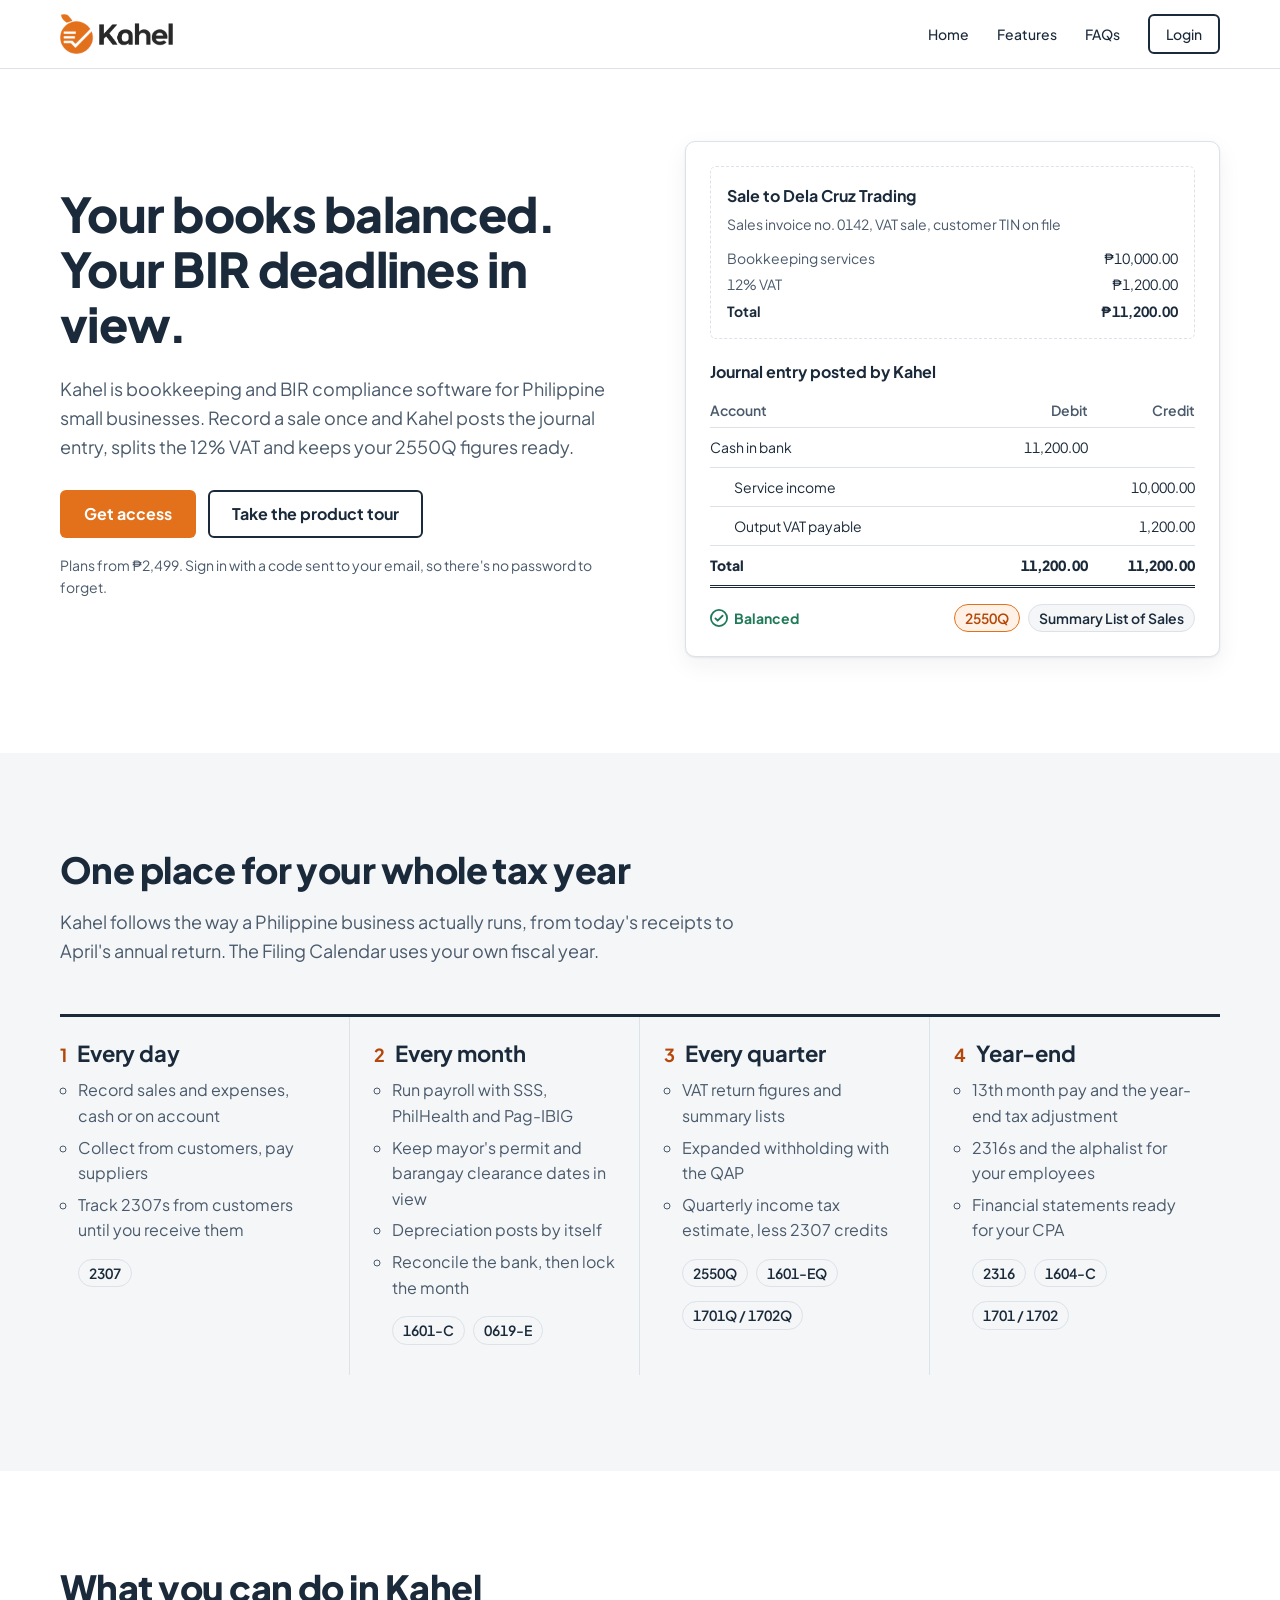
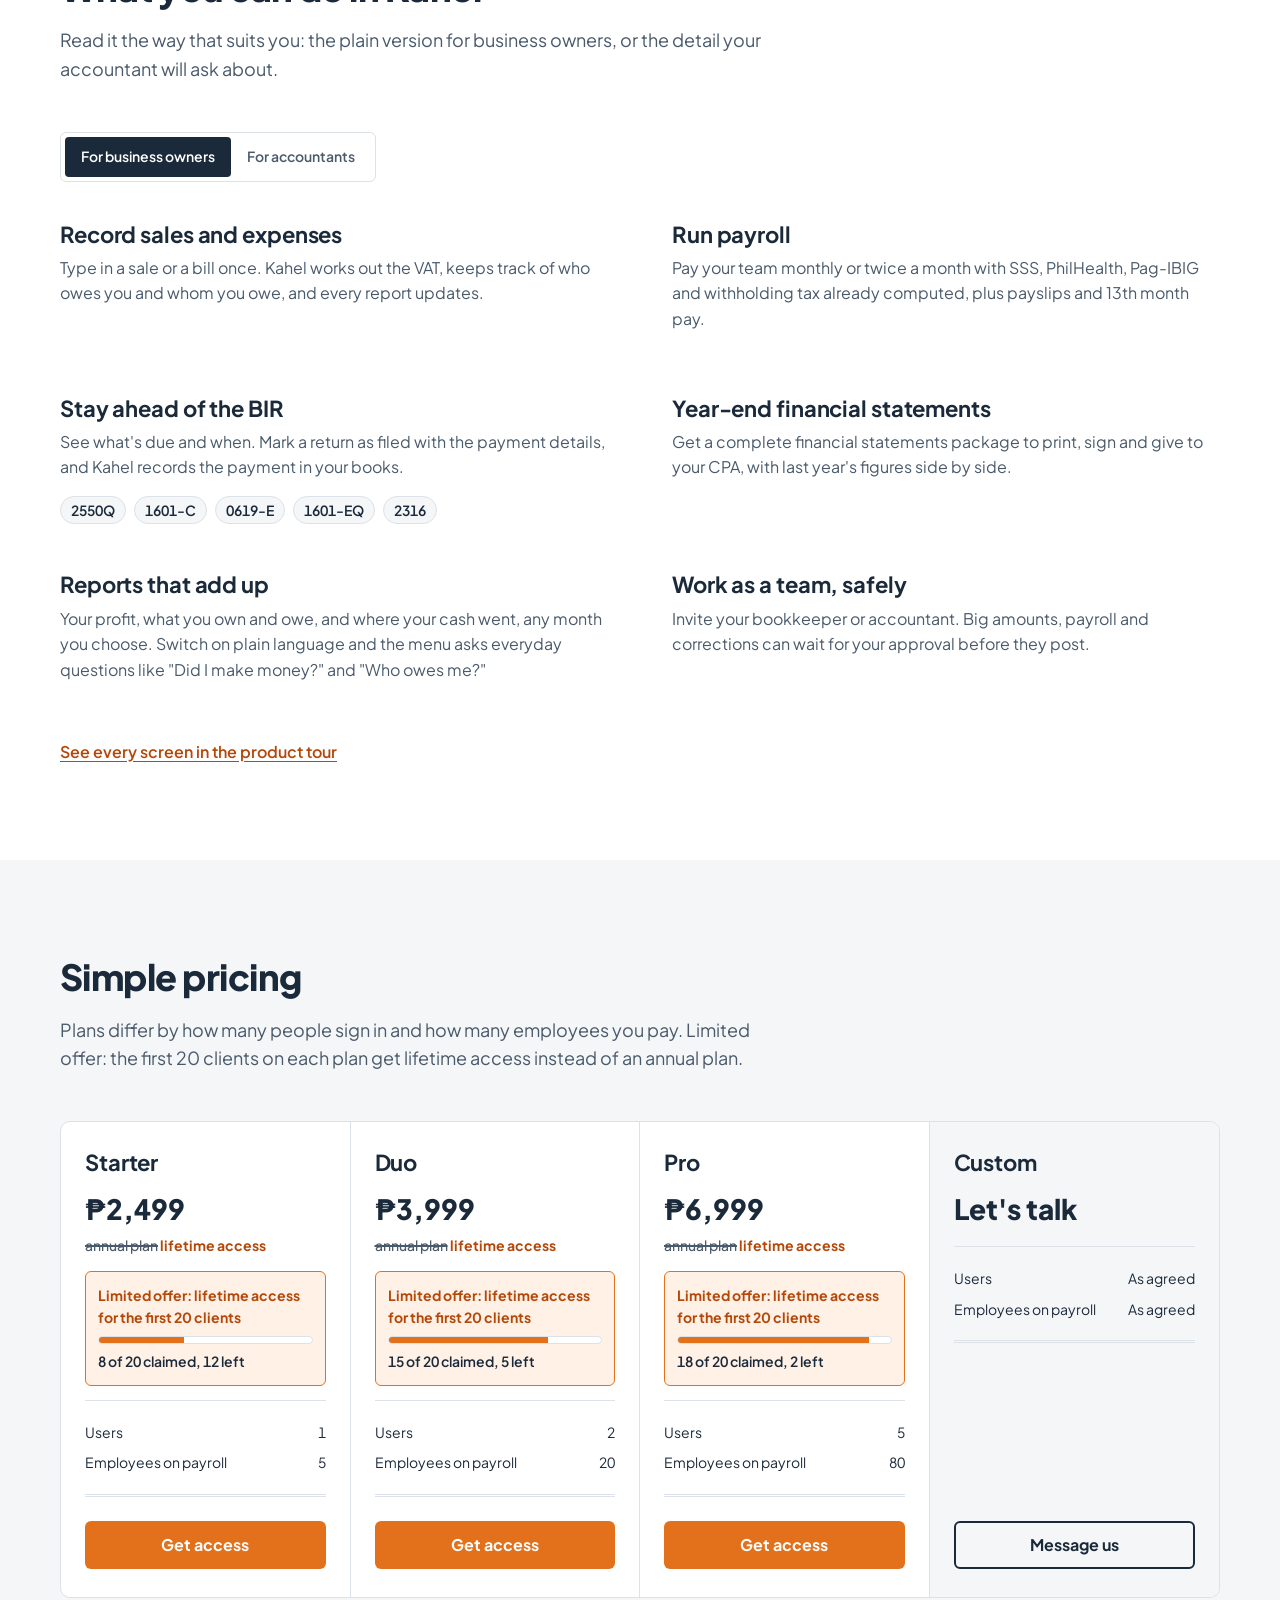
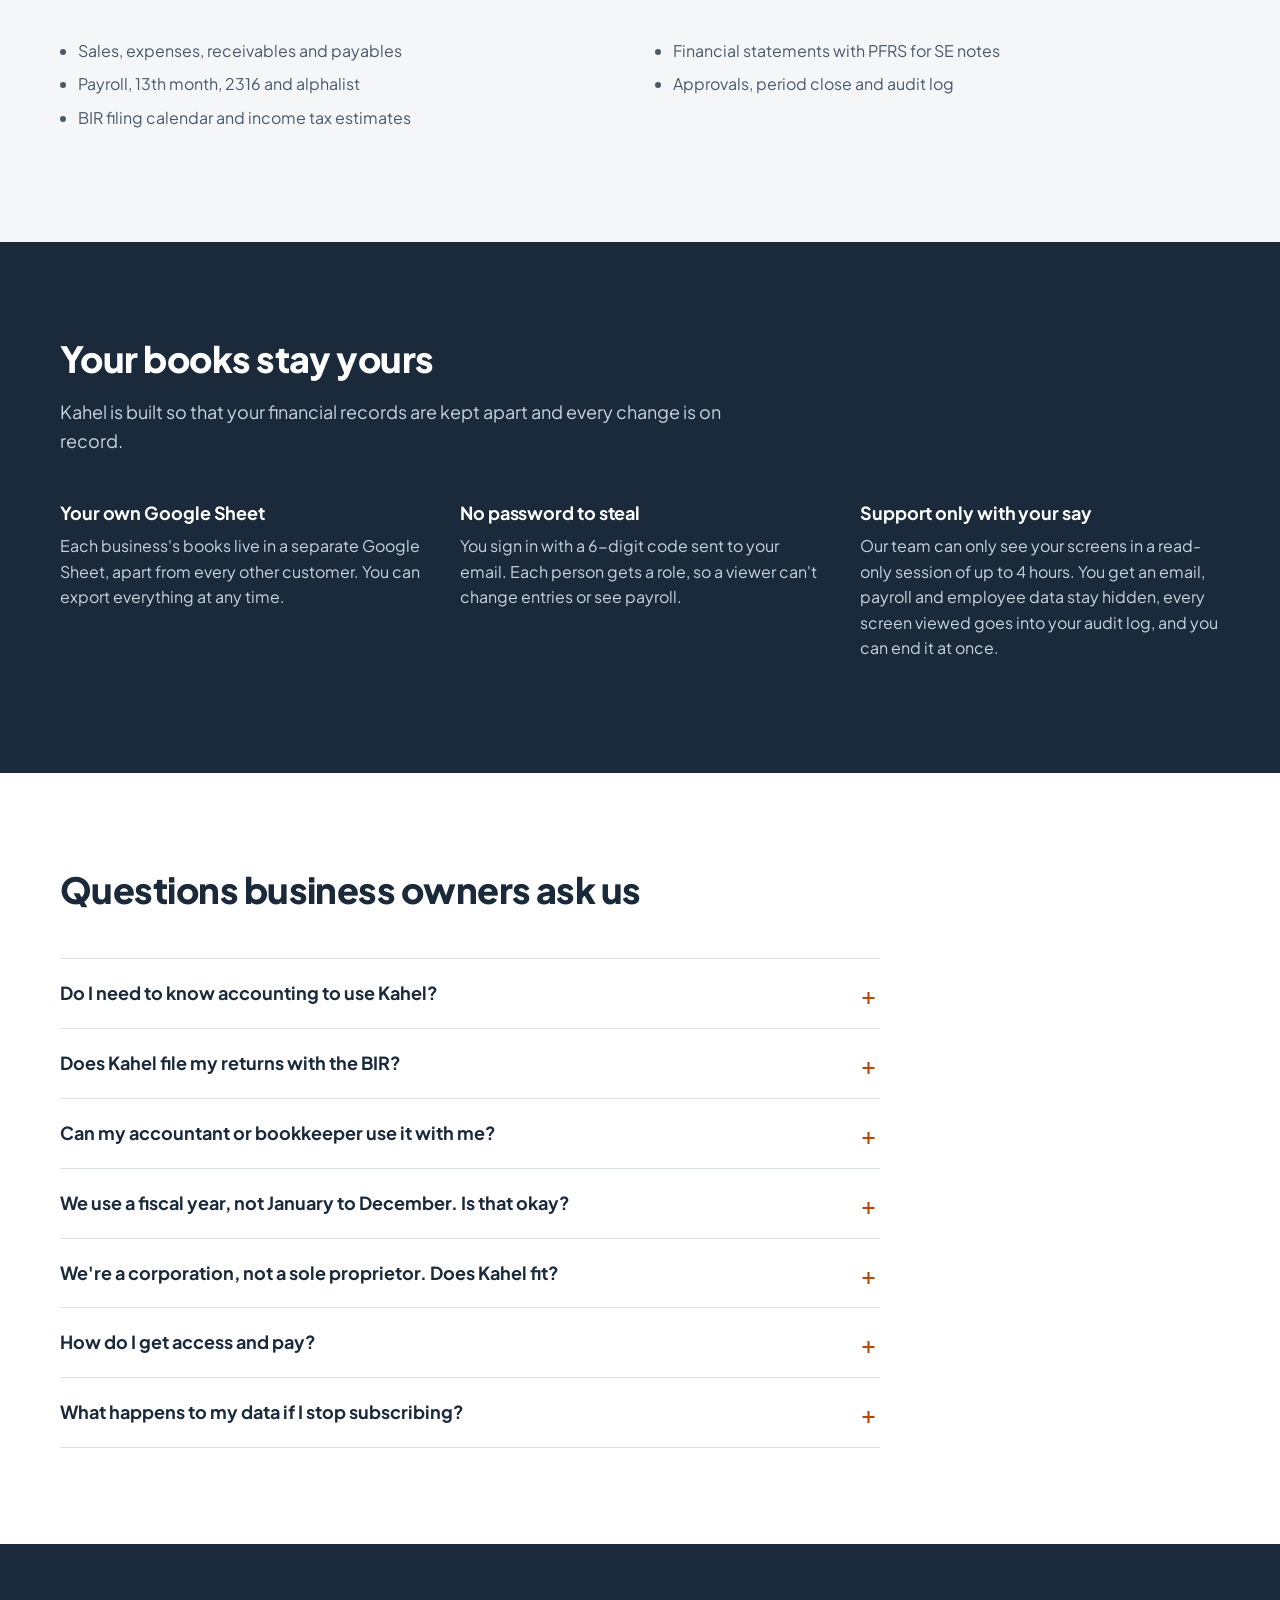
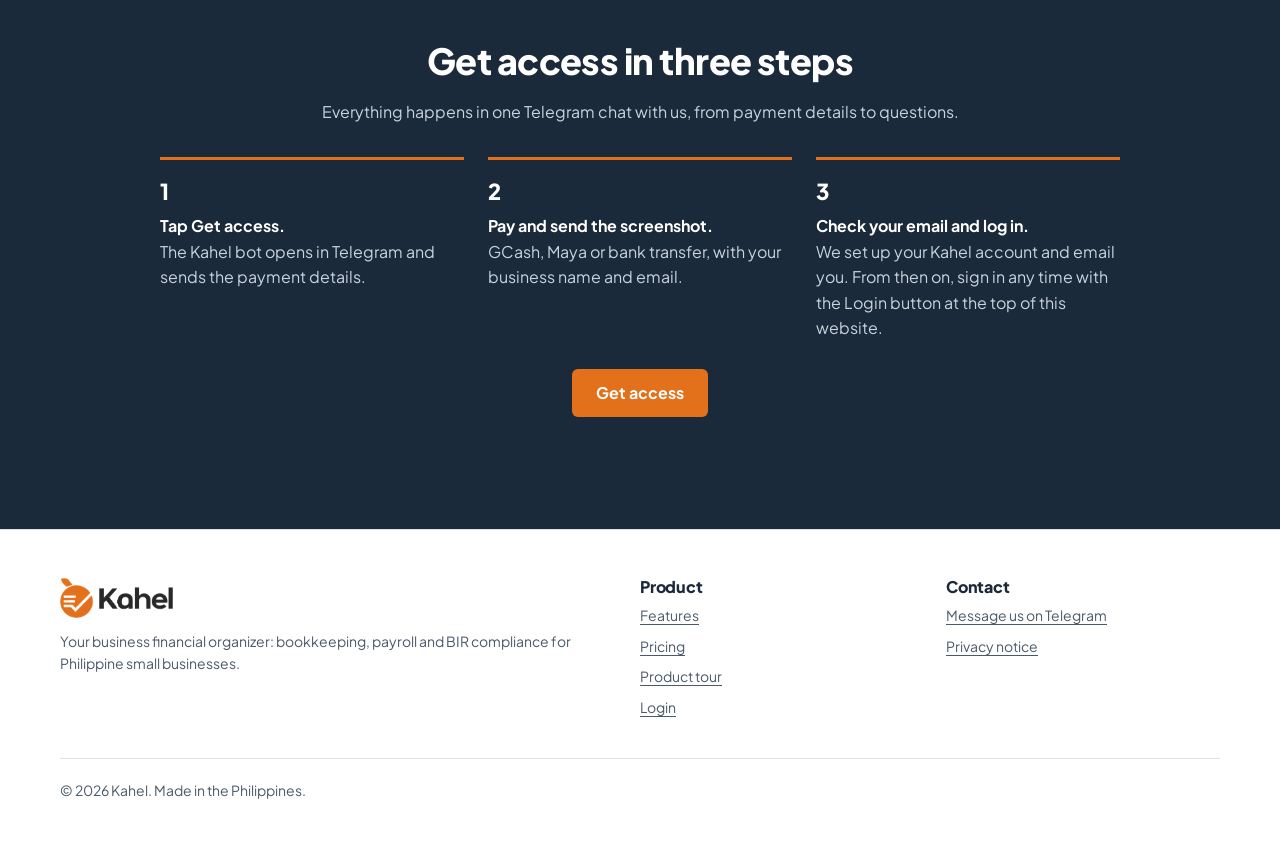
==== index.html @ 3df42cc4 "Add files via upload" ====
<!doctype html>
<html lang="en-PH">
<head>
  <meta charset="utf-8">
  <meta name="viewport" content="width=device-width, initial-scale=1">
  <title>Kahel: bookkeeping and BIR compliance for PH small businesses</title>
  <meta name="description" content="Record sales, expenses and payroll once. Kahel keeps balanced books, tracks your BIR deadlines and prepares your 2550Q, 2316 and year-end statements. Plans from ₱2,499.">
  <meta property="og:type" content="website">
  <meta property="og:title" content="Kahel: your books balanced, your BIR deadlines in view">
  <meta property="og:description" content="Bookkeeping, payroll and BIR compliance for Philippine small businesses. Plans from ₱2,499.">
  <meta name="twitter:card" content="summary_large_image">
  <meta name="theme-color" content="#E3711B">
  <link rel="icon" href="assets/img/favicon.png" type="image/png">
  <link rel="apple-touch-icon" href="assets/img/apple-touch-icon.png">
  <meta property="og:image" content="assets/img/og-image.jpg">
  <meta property="og:image:width" content="1200">
  <meta property="og:image:height" content="630">
  <link rel="preconnect" href="https://fonts.googleapis.com">
  <link rel="preconnect" href="https://fonts.gstatic.com" crossorigin>
  <link href="https://fonts.googleapis.com/css2?family=Plus+Jakarta+Sans:wght@400;500;600;700;800&display=swap" rel="stylesheet">
  <link rel="stylesheet" href="assets/css/styles.css">
  <script type="application/ld+json">
  {
    "@context": "https://schema.org",
    "@graph": [
      { "@type": "Organization", "name": "Kahel" },
      {
        "@type": "SoftwareApplication",
        "name": "Kahel",
        "applicationCategory": "BusinessApplication",
        "operatingSystem": "Web",
        "offers": [
          { "@type": "Offer", "name": "Starter", "price": "2499", "priceCurrency": "PHP" },
          { "@type": "Offer", "name": "Duo", "price": "3999", "priceCurrency": "PHP" },
          { "@type": "Offer", "name": "Pro", "price": "6999", "priceCurrency": "PHP" }
        ]
      }
    ]
  }
  </script>
</head>
<body>
<a class="skip" href="#main">Skip to content</a>

<header class="site-header">
  <div class="wrap">
    <a class="wordmark" href="index.html" aria-label="Kahel home"><img class="logo" src="assets/img/logo.png" alt="Kahel" width="102" height="36" onerror="this.replaceWith('Kahel')"></a>
    <button class="nav-toggle" type="button" aria-expanded="false" aria-controls="site-nav">Menu</button>
    <nav class="nav" id="site-nav" aria-label="Main">
      <a href="index.html">Home</a>
      <a href="index.html#features">Features</a>
      <a href="index.html#faq">FAQs</a>
      <a class="btn btn--secondary" href="#" data-signin>Login</a>
    </nav>
  </div>
</header>

<main id="main">

  <!-- Hero: a document becomes a balanced entry -->
  <section class="hero">
    <div class="wrap">
      <div>
        <h1>Your books balanced. Your BIR deadlines in view.</h1>
        <p class="hero-lede">Kahel is bookkeeping and BIR compliance software for Philippine small businesses. Record a sale once and Kahel posts the journal entry, splits the 12% VAT and keeps your 2550Q figures ready.</p>
        <div class="hero-actions">
          <a class="btn btn--primary" href="#" data-getaccess>Get access</a>
          <a class="btn btn--secondary" href="tour.html">Take the product tour</a>
        </div>
        <p class="hero-note">Plans from ₱2,499. Sign in with a code sent to your email, so there's no password to forget.</p>
      </div>

      <figure class="entry-demo" aria-label="Example: a VAT sale of ₱11,200 recorded as a balanced journal entry">
        <div class="doc">
          <p class="doc-title">Sale to Dela Cruz Trading</p>
          <p class="doc-meta">Sales invoice no. 0142, VAT sale, customer TIN on file</p>
          <dl class="doc-rows num">
            <dt>Bookkeeping services</dt><dd>₱10,000.00</dd>
            <dt>12% VAT</dt><dd>₱1,200.00</dd>
            <dt class="doc-total">Total</dt><dd class="doc-total">₱11,200.00</dd>
          </dl>
        </div>
        <table class="ledger num">
          <caption>Journal entry posted by Kahel</caption>
          <thead><tr><th scope="col">Account</th><th scope="col" class="amt">Debit</th><th scope="col" class="amt">Credit</th></tr></thead>
          <tbody>
            <tr class="line"><td>Cash in bank</td><td class="amt">11,200.00</td><td class="amt"></td></tr>
            <tr class="line"><td class="cr-acct">Service income</td><td class="amt"></td><td class="amt">10,000.00</td></tr>
            <tr class="line"><td class="cr-acct">Output VAT payable</td><td class="amt"></td><td class="amt">1,200.00</td></tr>
          </tbody>
          <tfoot><tr><td>Total</td><td class="amt">11,200.00</td><td class="amt">11,200.00</td></tr></tfoot>
        </table>
        <div class="entry-foot">
          <span class="balanced">
            <svg viewBox="0 0 20 20" aria-hidden="true"><circle cx="10" cy="10" r="9" fill="none" stroke="currentColor" stroke-width="2"/><path d="M6 10.5l2.5 2.5L14 7.5" fill="none" stroke="currentColor" stroke-width="2" stroke-linecap="round" stroke-linejoin="round"/></svg>
            Balanced
          </span>
          <ul class="chips" aria-label="Where this sale shows up">
            <li><span class="chip chip--lit">2550Q</span></li>
            <li><span class="chip">Summary List of Sales</span></li>
          </ul>
        </div>
      </figure>
    </div>
  </section>

  <!-- The year's rhythm: a real sequence -->
  <section class="section section--mist" aria-labelledby="rhythm-title">
    <div class="wrap">
      <div class="section-head">
        <h2 id="rhythm-title">One place for your whole tax year</h2>
        <p>Kahel follows the way a Philippine business actually runs, from today's receipts to April's annual return. The Filing Calendar uses your own fiscal year.</p>
      </div>
      <ol class="rhythm">
        <li>
          <h3>Every day</h3>
          <ul>
            <li>Record sales and expenses, cash or on account</li>
            <li>Collect from customers, pay suppliers</li>
            <li>Track 2307s from customers until you receive them</li>
          </ul>
          <ul class="chips"><li><span class="chip">2307</span></li></ul>
        </li>
        <li>
          <h3>Every month</h3>
          <ul>
            <li>Run payroll with SSS, PhilHealth and Pag-IBIG</li>
            <li>Keep mayor's permit and barangay clearance dates in view</li>
            <li>Depreciation posts by itself</li>
            <li>Reconcile the bank, then lock the month</li>
          </ul>
          <ul class="chips"><li><span class="chip">1601-C</span></li><li><span class="chip">0619-E</span></li></ul>
        </li>
        <li>
          <h3>Every quarter</h3>
          <ul>
            <li>VAT return figures and summary lists</li>
            <li>Expanded withholding with the QAP</li>
            <li>Quarterly income tax estimate, less 2307 credits</li>
          </ul>
          <ul class="chips"><li><span class="chip">2550Q</span></li><li><span class="chip">1601-EQ</span></li><li><span class="chip">1701Q / 1702Q</span></li></ul>
        </li>
        <li>
          <h3>Year-end</h3>
          <ul>
            <li>13th month pay and the year-end tax adjustment</li>
            <li>2316s and the alphalist for your employees</li>
            <li>Financial statements ready for your CPA</li>
          </ul>
          <ul class="chips"><li><span class="chip">2316</span></li><li><span class="chip">1604-C</span></li><li><span class="chip">1701 / 1702</span></li></ul>
        </li>
      </ol>
    </div>
  </section>

  <!-- Features with audience switch -->
  <section class="section" id="features" aria-labelledby="features-title">
    <div class="wrap">
      <div class="section-head">
        <h2 id="features-title">What you can do in Kahel</h2>
        <p>Read it the way that suits you: the plain version for business owners, or the detail your accountant will ask about.</p>
      </div>
      <div class="switch" role="group" aria-label="Show details for" data-switch="feature-list">
        <button type="button" value="owner" aria-pressed="true">For business owners</button>
        <button type="button" value="cpa" aria-pressed="false">For accountants</button>
      </div>

      <div class="features" id="feature-list" data-audience="owner">
        <div class="feature">
          <h3>Record sales and expenses</h3>
          <p class="for-owner">Type in a sale or a bill once. Kahel works out the VAT, keeps track of who owes you and whom you owe, and every report updates.</p>
          <p class="for-cpa">Compound lines with a VAT split per line, withholding received and deducted, multi-invoice settlements, and a customer and supplier directory with TINs for the BIR lists. Every document posts a balanced double-entry journal entry.</p>
        </div>
        <div class="feature">
          <h3>Run payroll</h3>
          <p class="for-owner">Pay your team monthly or twice a month with SSS, PhilHealth, Pag-IBIG and withholding tax already computed, plus payslips and 13th month pay.</p>
          <p class="for-cpa">Enrolment switches for employees not yet registered, payroll history per employee, 13th month with partial payments, year-end annualization (refund or collect), 2316 worksheets and the 1604-C alphalist CSV.</p>
        </div>
        <div class="feature">
          <h3>Stay ahead of the BIR</h3>
          <p class="for-owner">See what's due and when. Mark a return as filed with the payment details, and Kahel records the payment in your books.</p>
          <p class="for-cpa">Fiscal-year-aware BIR, SEC and statutory calendar; income tax estimates (graduated, 8%, RCIT/MCIT); 2307 tracking where only received certificates count as credits; BIR working papers #10 to #18 in CSV, XLSX and print.</p>
          <ul class="chips"><li><span class="chip">2550Q</span></li><li><span class="chip">1601-C</span></li><li><span class="chip">0619-E</span></li><li><span class="chip">1601-EQ</span></li><li><span class="chip">2316</span></li></ul>
        </div>
        <div class="feature">
          <h3>Year-end financial statements</h3>
          <p class="for-owner">Get a complete financial statements package to print, sign and give to your CPA, with last year's figures side by side.</p>
          <p class="for-cpa">Cover, SMR, four statements with prior-year comparatives, eight notes following PFRS for Small Entities and a tax note. Five automatic checks before it builds; export to PDF or a Google Doc shared with you.</p>
        </div>
        <div class="feature">
          <h3>Reports that add up</h3>
          <p class="for-owner">Your profit, what you own and owe, and where your cash went, any month you choose. Switch on plain language and the menu asks everyday questions like "Did I make money?" and "Who owes me?"</p>
          <p class="for-cpa">General ledger, trial balance, P&amp;L, balance sheet, cash flow, changes in equity and ratios, all computed from journal lines. Philippine chart of accounts with BIR and RCA codes; fixed assets, periodic inventory and bank reconciliation.</p>
        </div>
        <div class="feature">
          <h3>Work as a team, safely</h3>
          <p class="for-owner">Invite your bookkeeper or accountant. Big amounts, payroll and corrections can wait for your approval before they post.</p>
          <p class="for-cpa">Owner, Accountant, Bookkeeper and Viewer roles; approval workflows; voids only in open months with no filed return, otherwise a dated reversal; month-end period close; a full audit log of every action.</p>
        </div>
      </div>
      <p class="tour-link"><a href="tour.html">See every screen in the product tour</a></p>
    </div>
  </section>

  <!-- Pricing -->
  <section class="section section--mist" id="pricing" aria-labelledby="pricing-title">
    <div class="wrap">
      <div class="section-head">
        <h2 id="pricing-title">Simple pricing</h2>
        <p>Plans differ by how many people sign in and how many employees you pay. Limited offer: the first 20 clients on each plan get lifetime access instead of an annual plan.</p>
      </div>
      <div class="plans">
        <div class="plan" data-plan-card="starter">
          <h3>Starter</h3>
          <p class="price">₱2,499 <small><s data-annual>annual plan</s> <span data-term>lifetime access</span></small></p>
          <div class="offer" data-offer>
            <p class="offer-title">Limited offer: lifetime access for the first <span data-total>20</span> clients</p>
            <div class="meter" role="progressbar" aria-label="Starter lifetime slots claimed" aria-valuemin="0" aria-valuemax="20" aria-valuenow="8" data-meter><span style="width:40%"></span></div>
            <p class="offer-count num" data-offer-count>8 of 20 claimed, 12 left</p>
          </div>
          <ul class="limits"><li><span>Users</span><span>1</span></li><li><span>Employees on payroll</span><span>5</span></li></ul>
          <a class="btn btn--primary" href="#" data-getaccess data-plan="starter">Get access</a>
        </div>
        <div class="plan" data-plan-card="duo">
          <h3>Duo</h3>
          <p class="price">₱3,999 <small><s data-annual>annual plan</s> <span data-term>lifetime access</span></small></p>
          <div class="offer" data-offer>
            <p class="offer-title">Limited offer: lifetime access for the first <span data-total>20</span> clients</p>
            <div class="meter" role="progressbar" aria-label="Duo lifetime slots claimed" aria-valuemin="0" aria-valuemax="20" aria-valuenow="15" data-meter><span style="width:75%"></span></div>
            <p class="offer-count num" data-offer-count>15 of 20 claimed, 5 left</p>
          </div>
          <ul class="limits"><li><span>Users</span><span>2</span></li><li><span>Employees on payroll</span><span>20</span></li></ul>
          <a class="btn btn--primary" href="#" data-getaccess data-plan="duo">Get access</a>
        </div>
        <div class="plan" data-plan-card="pro">
          <h3>Pro</h3>
          <p class="price">₱6,999 <small><s data-annual>annual plan</s> <span data-term>lifetime access</span></small></p>
          <div class="offer" data-offer>
            <p class="offer-title">Limited offer: lifetime access for the first <span data-total>20</span> clients</p>
            <div class="meter" role="progressbar" aria-label="Pro lifetime slots claimed" aria-valuemin="0" aria-valuemax="20" aria-valuenow="18" data-meter><span style="width:90%"></span></div>
            <p class="offer-count num" data-offer-count>18 of 20 claimed, 2 left</p>
          </div>
          <ul class="limits"><li><span>Users</span><span>5</span></li><li><span>Employees on payroll</span><span>80</span></li></ul>
          <a class="btn btn--primary" href="#" data-getaccess data-plan="pro">Get access</a>
        </div>
        <div class="plan">
          <h3>Custom</h3>
          <p class="price">Let's talk</p>
          <ul class="limits"><li><span>Users</span><span>As agreed</span></li><li><span>Employees on payroll</span><span>As agreed</span></li></ul>
          <a class="btn btn--secondary" href="#" data-getaccess data-plan="custom">Message us</a>
        </div>
      </div>
      <ul class="includes">
        <li>Sales, expenses, receivables and payables</li>
        <li>Payroll, 13th month, 2316 and alphalist</li>
        <li>BIR filing calendar and income tax estimates</li>
        <li>Financial statements with PFRS for SE notes</li>
        <li>Approvals, period close and audit log</li>
      </ul>
    </div>
  </section>

  <!-- Data safety -->
  <section class="section section--ink" aria-labelledby="data-title">
    <div class="wrap">
      <div class="section-head">
        <h2 id="data-title">Your books stay yours</h2>
        <p>Kahel is built so that your financial records are kept apart and every change is on record.</p>
      </div>
      <div class="facts">
        <div>
          <h3>Your own Google Sheet</h3>
          <p>Each business's books live in a separate Google Sheet, apart from every other customer. You can export everything at any time.</p>
        </div>
        <div>
          <h3>No password to steal</h3>
          <p>You sign in with a 6-digit code sent to your email. Each person gets a role, so a viewer can't change entries or see payroll.</p>
        </div>
        <div>
          <h3>Support only with your say</h3>
          <p>Our team can only see your screens in a read-only session of up to 4 hours. You get an email, payroll and employee data stay hidden, every screen viewed goes into your audit log, and you can end it at once.</p>
        </div>
      </div>
    </div>
  </section>

  <!-- FAQ -->
  <section class="section" id="faq" aria-labelledby="faq-title">
    <div class="wrap">
      <div class="section-head"><h2 id="faq-title">Questions business owners ask us</h2></div>
      <div class="faq">
        <details>
          <summary>Do I need to know accounting to use Kahel?</summary>
          <p>No. You record what happened (a sale, a bill, a payment) and Kahel makes the journal entries. Plain-language mode swaps terms like "accounts receivable" for "money you're owed". Your accountant can still see the full detail.</p>
        </details>
        <details>
          <summary>Does Kahel file my returns with the BIR?</summary>
          <p>Kahel prepares the figures, worksheets and lists and tells you when each return is due. You or your accountant still file and pay through the BIR's own channels, then mark the return as filed in Kahel.</p>
        </details>
        <details>
          <summary>Can my accountant or bookkeeper use it with me?</summary>
          <p>Yes. Invite them by email and choose their role. Each person who signs in uses one user seat on your plan.</p>
        </details>
        <details>
          <summary>We use a fiscal year, not January to December. Is that okay?</summary>
          <p>Yes. Set your fiscal year during setup and the filing calendar, reports and financial statements follow it.</p>
        </details>
        <details>
          <summary>We're a corporation, not a sole proprietor. Does Kahel fit?</summary>
          <p>Kahel supports sole proprietorships, one-person corporations and corporations, VAT and non-VAT, service or retail and food. Income tax estimates cover graduated rates, the 8% option and corporate RCIT and MCIT.</p>
        </details>
        <details>
          <summary>How do I get access and pay?</summary>
          <p>Tap Get access and our Telegram bot sends the payment details right away. Pay by GCash, Maya or bank transfer, send the screenshot in the same chat, and we set up your account. You get an Acknowledgement Receipt by email, and annual plans get a reminder before each renewal.</p>
        </details>
        <details>
          <summary>What happens to my data if I stop subscribing?</summary>
          <p>The business owner and the accountant can still sign in to a "Your data" screen during a retention period and download all your records. We email notices 30, 7 and 1 day before anything is deleted.</p>
        </details>
      </div>
    </div>
  </section>

  <!-- Get access -->
  <section class="section section--ink cta-band" id="get-access" aria-labelledby="access-title">
    <div class="wrap">
      <h2 id="access-title">Get access in three steps</h2>
      <p>Everything happens in one Telegram chat with us, from payment details to questions.</p>
      <ol class="steps">
        <li><strong>Tap Get access.</strong> The Kahel bot opens in Telegram and sends the payment details.</li>
        <li><strong>Pay and send the screenshot.</strong> GCash, Maya or bank transfer, with your business name and email.</li>
        <li><strong>Check your email and log in.</strong> We set up your Kahel account and email you. From then on, sign in any time with the Login button at the top of this website.</li>
      </ol>
      <div class="hero-actions">
        <a class="btn btn--primary" href="#" data-getaccess>Get access</a>
      </div>
    </div>
  </section>

</main>

<footer class="site-footer">
  <div class="wrap">
    <div class="footer-grid">
      <div>
        <a class="wordmark" href="index.html" aria-label="Kahel home"><img class="logo" src="assets/img/logo.png" alt="Kahel" width="102" height="36" onerror="this.replaceWith('Kahel')"></a>
        <p>Your business financial organizer: bookkeeping, payroll and BIR compliance for Philippine small businesses.</p>
      </div>
      <div>
        <h2>Product</h2>
        <ul>
          <li><a href="index.html#features">Features</a></li>
          <li><a href="index.html#pricing">Pricing</a></li>
          <li><a href="tour.html">Product tour</a></li>
          <li><a href="#" data-signin>Login</a></li>
        </ul>
      </div>
      <div>
        <h2>Contact</h2>
        <ul>
          <li><a href="#" data-getaccess>Message us on Telegram</a></li>
          <li><a href="#" data-email></a></li>
          <li><a href="privacy.html">Privacy notice</a></li>
        </ul>
      </div>
    </div>
    <p class="footer-base">© <span data-year>2026</span> Kahel. Made in the Philippines.</p>
  </div>
</footer>

<script src="assets/js/site.js"></script>
</body>
</html>
---- assets/css/styles.css ----
/* =========================================================
   Kahel website — styles.css
   Order: tokens, base, layout, components, sections, utilities
   Brand tokens are PROVISIONAL until official assets arrive:
   change the values in :root only.
   ========================================================= */

:root {
  --kahel: #E3711B;          /* sampled from the official logo */
  --kahel-deep: #B54708;
  --kahel-tint: #FFF1E6;
  --ink: #1B2A3A;
  --ink-soft: #4A5A6B;
  --rule: #DCE2E8;
  --paper: #FFFFFF;
  --mist: #F4F6F8;
  --balanced: #1F7A58;
  --due: #B42318;

  --font: "Plus Jakarta Sans", system-ui, -apple-system, "Segoe UI", Roboto, sans-serif;
  --fs-sm: 0.875rem;
  --fs-base: 1rem;
  --fs-md: 1.125rem;
  --fs-lg: 1.375rem;
  --fs-xl: 1.75rem;
  --fs-2xl: 2.25rem;
  --fs-3xl: 3rem;

  --r-control: 6px;
  --r-panel: 10px;
  --lift: 0 1px 2px rgba(27, 42, 58, .08), 0 8px 24px rgba(27, 42, 58, .06);

  --wrap: 1160px;
  --gutter: 24px;
  --section: 96px;
}

@media (max-width: 760px) {
  :root { --fs-3xl: 2.25rem; --fs-2xl: 1.75rem; --section: 64px; --gutter: 20px; }
}

/* ---------- Base ---------- */
*, *::before, *::after { box-sizing: border-box; }
html { -webkit-text-size-adjust: 100%; scroll-behavior: smooth; }
body {
  margin: 0;
  font-family: var(--font);
  font-size: var(--fs-base);
  line-height: 1.6;
  color: var(--ink);
  background: var(--paper);
}
img, svg { display: block; max-width: 100%; height: auto; }
h1, h2, h3 { line-height: 1.15; margin: 0 0 .5em; font-weight: 800; letter-spacing: -0.015em; }
h1 { font-size: var(--fs-3xl); }
h2 { font-size: var(--fs-2xl); }
h3 { font-size: var(--fs-lg); font-weight: 700; letter-spacing: -0.005em; }
p { margin: 0 0 1em; max-width: 68ch; }
a { color: var(--kahel-deep); text-underline-offset: 3px; }
a:hover { color: var(--ink); }
:focus-visible { outline: 3px solid var(--kahel); outline-offset: 2px; border-radius: 2px; }
.num { font-variant-numeric: tabular-nums lining-nums; }

.skip {
  position: absolute; left: 12px; top: -48px; z-index: 50;
  background: var(--ink); color: var(--paper); padding: 10px 14px; border-radius: var(--r-control);
}
.skip:focus { top: 12px; }

/* ---------- Layout ---------- */
.wrap { width: 100%; max-width: calc(var(--wrap) + 2 * var(--gutter)); margin: 0 auto; padding: 0 var(--gutter); }
.section { padding: var(--section) 0; }
.section--mist { background: var(--mist); }
.section--ink { background: var(--ink); color: var(--paper); }
.section-head { max-width: 720px; margin-bottom: 48px; }
.section-head p { color: var(--ink-soft); font-size: var(--fs-md); }
.section--ink .section-head p { color: #C9D3DD; }

/* ---------- Header ---------- */
.site-header { border-bottom: 1px solid var(--rule); background: var(--paper); position: sticky; top: 0; z-index: 20; }
.site-header .wrap { display: flex; align-items: center; justify-content: space-between; height: 68px; gap: 24px; }
.wordmark { font-weight: 800; font-size: 1.5rem; color: var(--ink); text-decoration: none; letter-spacing: -0.03em; }
.wordmark:hover { color: var(--ink); }
.nav { display: flex; align-items: center; gap: 28px; }
.nav a { color: var(--ink); text-decoration: none; font-weight: 500; font-size: var(--fs-sm); }
.nav a:hover { color: var(--kahel-deep); }
.nav a[aria-current="page"] { color: var(--kahel-deep); }
.nav-toggle { display: none; }

@media (max-width: 900px) {
  .nav-toggle {
    display: inline-flex; align-items: center; gap: 8px;
    background: none; border: 1px solid var(--rule); border-radius: var(--r-control);
    padding: 8px 12px; font: inherit; font-weight: 600; color: var(--ink); cursor: pointer;
  }
  .nav {
    display: none; position: absolute; left: 0; right: 0; top: 68px;
    flex-direction: column; align-items: stretch; gap: 0;
    background: var(--paper); border-bottom: 1px solid var(--rule); box-shadow: var(--lift);
    padding: 8px var(--gutter) 20px;
  }
  .nav.is-open { display: flex; }
  .nav a { padding: 14px 0; font-size: var(--fs-base); border-bottom: 1px solid var(--rule); }
  .nav .btn { margin-top: 16px; border-bottom: 0; }
}

/* ---------- Buttons ---------- */
.btn {
  display: inline-flex; align-items: center; justify-content: center;
  min-height: 48px; padding: 0 22px; border-radius: var(--r-control);
  font: inherit; font-weight: 700; font-size: var(--fs-base);
  text-decoration: none; cursor: pointer; border: 2px solid transparent;
}
.btn--primary { background: var(--kahel); color: var(--paper); }
.btn--primary:hover { background: var(--kahel-deep); color: var(--paper); }
.btn--secondary { background: transparent; color: var(--ink); border-color: var(--ink); }
.btn--secondary:hover { background: var(--ink); color: var(--paper); }
.nav .btn { min-height: 40px; padding: 0 16px; font-size: var(--fs-sm); color: var(--paper); }
.btn[disabled] { opacity: .6; cursor: progress; }

/* ---------- Form chip ---------- */
.chip {
  display: inline-block; padding: 2px 10px; border-radius: 999px;
  background: var(--mist); border: 1px solid var(--rule);
  font-size: var(--fs-sm); font-weight: 600; color: var(--ink);
  font-variant-numeric: tabular-nums;
}
.chip--lit { border-color: var(--kahel); background: var(--kahel-tint); color: var(--kahel-deep); }
.chips { display: flex; flex-wrap: wrap; gap: 8px; margin: 0; padding: 0; list-style: none; }

/* ---------- Hero ---------- */
.hero { padding: 72px 0 var(--section); }
.hero .wrap { display: grid; grid-template-columns: 1.05fr 1fr; gap: 64px; align-items: center; }
.hero-lede { font-size: var(--fs-md); color: var(--ink-soft); }
.hero-actions { display: flex; flex-wrap: wrap; gap: 12px; margin: 28px 0 16px; }
.hero-note { font-size: var(--fs-sm); color: var(--ink-soft); }
@media (max-width: 900px) { .hero .wrap { grid-template-columns: 1fr; gap: 40px; } .hero { padding-top: 40px; } }

/* Signature: document becomes a balanced entry */
.entry-demo {
  background: var(--paper); border: 1px solid var(--rule); border-radius: var(--r-panel);
  box-shadow: var(--lift); padding: 24px; font-variant-numeric: tabular-nums lining-nums;
}
.doc { border: 1px dashed var(--rule); border-radius: var(--r-control); padding: 16px; margin-bottom: 20px; }
.doc-title { font-weight: 700; margin: 0 0 4px; }
.doc-meta { font-size: var(--fs-sm); color: var(--ink-soft); margin: 0 0 12px; }
.doc-rows { display: grid; grid-template-columns: 1fr auto; gap: 4px 16px; font-size: var(--fs-sm); margin: 0; }
.doc-rows dt { color: var(--ink-soft); }
.doc-rows dd { margin: 0; text-align: right; }
.doc-rows .doc-total { font-weight: 700; color: var(--ink); }

.ledger { width: 100%; border-collapse: collapse; font-size: var(--fs-sm); }
.ledger caption { text-align: left; font-weight: 700; padding-bottom: 8px; font-size: var(--fs-base); }
.ledger th { text-align: left; font-weight: 600; color: var(--ink-soft); border-bottom: 1px solid var(--rule); padding: 6px 0; }
.ledger td { padding: 8px 0; border-bottom: 1px solid var(--rule); }
.ledger .amt { text-align: right; width: 22%; }
.ledger .cr-acct { padding-left: 24px; }
.ledger tfoot td { font-weight: 800; border-bottom: 3px double var(--ink); border-top: 1px solid var(--ink); }
.entry-foot { display: flex; align-items: center; justify-content: space-between; gap: 12px; margin-top: 16px; flex-wrap: wrap; }
.balanced { display: inline-flex; align-items: center; gap: 6px; color: var(--balanced); font-weight: 700; font-size: var(--fs-sm); }
.balanced svg { width: 18px; height: 18px; }

@media (prefers-reduced-motion: no-preference) {
  .js .entry-demo .line { opacity: 0; transform: translateY(4px); animation: lineIn .35s ease-out forwards; }
  .js .entry-demo .line:nth-child(1) { animation-delay: .6s; }
  .js .entry-demo .line:nth-child(2) { animation-delay: .9s; }
  .js .entry-demo .line:nth-child(3) { animation-delay: 1.2s; }
  .js .entry-demo tfoot, .js .entry-demo .balanced { opacity: 0; animation: lineIn .35s ease-out 1.6s forwards; }
  .js .entry-demo .chip--lit { animation: chipLit .5s ease-out 2s both; }
  @keyframes lineIn { to { opacity: 1; transform: none; } }
  @keyframes chipLit {
    from { background: var(--mist); border-color: var(--rule); color: var(--ink); }
    to { background: var(--kahel-tint); border-color: var(--kahel); color: var(--kahel-deep); }
  }
}

/* ---------- The year's rhythm (a real sequence) ---------- */
.rhythm { display: grid; grid-template-columns: repeat(4, 1fr); gap: 0; margin: 0; padding: 0; list-style: none; counter-reset: step; border-top: 3px solid var(--ink); }
.rhythm > li { padding: 24px 24px 8px 0; border-right: 1px solid var(--rule); }
.rhythm > li + li { padding-left: 24px; }
.rhythm > li:last-child { border-right: 0; }
.rhythm h3 { display: flex; align-items: baseline; gap: 10px; }
.rhythm h3::before { counter-increment: step; content: counter(step); color: var(--kahel-deep); font-size: var(--fs-md); }
.rhythm ul { margin: 0 0 16px; padding-left: 18px; color: var(--ink-soft); }
.rhythm ul li { margin-bottom: 6px; }
@media (max-width: 900px) {
  .rhythm { grid-template-columns: 1fr 1fr; }
  .rhythm > li { border-right: 0; border-bottom: 1px solid var(--rule); padding-left: 0 !important; padding-right: 16px; }
}
@media (max-width: 560px) { .rhythm { grid-template-columns: 1fr; } }

/* ---------- Audience switch + features ---------- */
.switch { display: inline-flex; border: 1px solid var(--rule); border-radius: var(--r-control); padding: 4px; background: var(--paper); margin-bottom: 40px; }
.switch button {
  font: inherit; font-weight: 600; font-size: var(--fs-sm); border: 0; background: none; color: var(--ink-soft);
  padding: 8px 16px; border-radius: 4px; cursor: pointer; min-height: 40px;
}
.switch button[aria-pressed="true"] { background: var(--ink); color: var(--paper); }
.features { display: grid; grid-template-columns: 1fr 1fr; gap: 48px 64px; }
.feature h3 { margin-bottom: 8px; }
.feature p { color: var(--ink-soft); }
.feature .chips { margin-top: 12px; }
[data-audience="owner"] .for-cpa, [data-audience="cpa"] .for-owner { display: none; }
@media (max-width: 760px) { .features { grid-template-columns: 1fr; gap: 36px; } }

/* ---------- Pricing ---------- */
.plans { display: grid; grid-template-columns: repeat(4, 1fr); border: 1px solid var(--rule); border-radius: var(--r-panel); background: var(--paper); overflow: hidden; }
.plan { padding: 28px 24px; border-right: 1px solid var(--rule); display: flex; flex-direction: column; }
.plan:last-child { border-right: 0; background: var(--mist); }
.plan h3 { margin-bottom: 4px; }
.price { font-size: var(--fs-xl); font-weight: 800; margin: 8px 0 0; font-variant-numeric: tabular-nums lining-nums; }
.price small { font-size: var(--fs-sm); font-weight: 500; color: var(--ink-soft); }
.limits { list-style: none; padding: 16px 0; margin: 16px 0 24px; border-top: 1px solid var(--rule); border-bottom: 3px double var(--rule); font-size: var(--fs-sm); }
.limits li { display: flex; justify-content: space-between; padding: 4px 0; font-variant-numeric: tabular-nums; }
.plan .btn { margin-top: auto; }
.includes { margin-top: 40px; columns: 2; column-gap: 48px; padding-left: 18px; color: var(--ink-soft); }
.includes li { margin-bottom: 8px; break-inside: avoid; }
@media (max-width: 960px) { .plans { grid-template-columns: 1fr 1fr; } .plan:nth-child(2) { border-right: 0; } .plan:nth-child(-n+2) { border-bottom: 1px solid var(--rule); } }
@media (max-width: 560px) { .plans { grid-template-columns: 1fr; } .plan { border-right: 0; border-bottom: 1px solid var(--rule); } .includes { columns: 1; } }

/* ---------- Data safety ---------- */
.facts { display: grid; grid-template-columns: repeat(3, 1fr); gap: 40px; }
.facts h3 { font-size: var(--fs-md); }
.facts p { color: #C9D3DD; }
@media (max-width: 860px) { .facts { grid-template-columns: 1fr; gap: 28px; } }

/* ---------- FAQ ---------- */
.faq { max-width: 820px; border-top: 1px solid var(--rule); }
.faq details { border-bottom: 1px solid var(--rule); }
.faq summary {
  cursor: pointer; list-style: none; padding: 20px 40px 20px 0; position: relative;
  font-weight: 700; font-size: var(--fs-md);
}
.faq summary::-webkit-details-marker { display: none; }
.faq summary::after { content: "+"; position: absolute; right: 4px; top: 16px; font-size: 1.5rem; font-weight: 500; color: var(--kahel-deep); }
.faq details[open] summary::after { content: "–"; }
.faq details p { color: var(--ink-soft); padding-bottom: 12px; }

/* ---------- Lead form ---------- */
.signup { display: grid; grid-template-columns: 1fr 1.2fr; gap: 64px; align-items: start; }
@media (max-width: 900px) { .signup { grid-template-columns: 1fr; gap: 32px; } }
.form { background: var(--paper); border: 1px solid var(--rule); border-radius: var(--r-panel); padding: 28px; }
.form-grid { display: grid; grid-template-columns: 1fr 1fr; gap: 16px 20px; }
.field { display: flex; flex-direction: column; gap: 6px; }
.field--full { grid-column: 1 / -1; }
@media (max-width: 560px) { .form-grid { grid-template-columns: 1fr; } .form { padding: 20px; } }
.field label, .field legend { font-weight: 600; font-size: var(--fs-sm); }
.field input, .field select, .field textarea {
  font: inherit; color: var(--ink); background: var(--paper);
  border: 1px solid #B9C3CD; border-radius: var(--r-control); padding: 11px 12px; min-height: 46px; width: 100%;
}
.field textarea { min-height: 96px; resize: vertical; }
.field input:focus, .field select:focus, .field textarea:focus { outline: 3px solid var(--kahel); outline-offset: 0; border-color: var(--kahel); }
.field [aria-invalid="true"] { border-color: var(--due); }
.field-error { color: var(--due); font-size: var(--fs-sm); min-height: 0; margin: 0; }
.radios { display: flex; flex-wrap: wrap; gap: 8px 20px; border: 0; padding: 0; margin: 0; }
.radios label { display: inline-flex; align-items: center; gap: 8px; font-weight: 500; font-size: var(--fs-base); }
.radios input { width: 18px; height: 18px; min-height: 0; accent-color: var(--kahel); }
.consent { display: flex; gap: 10px; align-items: flex-start; font-size: var(--fs-sm); color: var(--ink-soft); }
.consent input { width: 18px; height: 18px; margin-top: 2px; flex: none; accent-color: var(--kahel); }
.hp { position: absolute !important; left: -9999px !important; width: 1px; height: 1px; overflow: hidden; }
.form-status { margin: 16px 0 0; font-weight: 600; }
.form-status.is-ok { color: var(--balanced); }
.form-status.is-error { color: var(--due); }
.form .btn { margin-top: 20px; width: 100%; }

/* ---------- CTA band ---------- */
.cta-band { text-align: center; }
.cta-band p { margin-left: auto; margin-right: auto; color: #C9D3DD; }
.cta-band .hero-actions { justify-content: center; }
.section--ink .btn--secondary { color: var(--paper); border-color: var(--paper); }
.section--ink .btn--secondary:hover { background: var(--paper); color: var(--ink); }

/* ---------- Prose pages ---------- */
.prose { max-width: 760px; }
.prose h2 { font-size: var(--fs-xl); margin-top: 40px; }
.prose ul { padding-left: 20px; }
.prose li { margin-bottom: 6px; }
.notice { background: var(--kahel-tint); border-left: 4px solid var(--kahel); padding: 14px 16px; border-radius: 4px; margin: 0 0 24px; }

/* ---------- Two-column list (accountants) ---------- */
.split { display: grid; grid-template-columns: 1fr 1fr; gap: 48px 64px; }
.split p { color: var(--ink-soft); }
@media (max-width: 760px) { .split { grid-template-columns: 1fr; gap: 32px; } }
.checks { counter-reset: chk; list-style: none; padding: 0; margin: 0; border-top: 3px solid var(--ink); }
.checks li { padding: 14px 0 14px 40px; border-bottom: 1px solid var(--rule); position: relative; }
.checks li::before { counter-increment: chk; content: counter(chk); position: absolute; left: 0; top: 14px; font-weight: 800; color: var(--kahel-deep); }

/* ---------- Footer ---------- */
.site-footer { border-top: 1px solid var(--rule); padding: 48px 0 32px; font-size: var(--fs-sm); color: var(--ink-soft); }
.footer-grid { display: grid; grid-template-columns: 2fr 1fr 1fr; gap: 32px; }
.site-footer h2 { font-size: var(--fs-base); color: var(--ink); }
.site-footer ul { list-style: none; padding: 0; margin: 0; }
.site-footer li { margin-bottom: 8px; }
.site-footer a { color: var(--ink-soft); }
.site-footer a:hover { color: var(--kahel-deep); }
.footer-base { margin-top: 32px; padding-top: 20px; border-top: 1px solid var(--rule); }
@media (max-width: 760px) { .footer-grid { grid-template-columns: 1fr 1fr; } .footer-grid > div:first-child { grid-column: 1 / -1; } }

[hidden] { display: none !important; }

.hero-solo { display: block !important; }

/* Mobile fit for the hero entry */
.entry-demo { margin: 0; }
.ledger .amt { padding-left: 12px; white-space: nowrap; }
@media (max-width: 560px) {
  .entry-demo { padding: 16px; }
  .doc { padding: 12px; }
  .ledger { font-size: 0.8125rem; }
  .ledger .cr-acct { padding-left: 12px; }
}
.footer-base { max-width: none; }
.site-footer .wordmark { color: var(--ink); }
fieldset.field { border: 0; padding: 0; margin: 0; min-width: 0; }
section[id] { scroll-margin-top: 76px; }

/* Logo: shown at a fixed height, width follows the file's shape */
.logo { height: 40px; width: auto; max-width: 180px; object-fit: contain; }
.site-footer .logo { height: 40px; margin-bottom: 12px; }
@media (max-width: 560px) { .logo { height: 34px; } }

/* ---------- Header Login button ---------- */
.nav .btn--secondary { color: var(--ink); }
.nav .btn--secondary:hover { color: var(--paper); }

/* ---------- Pro lifetime offer ---------- */
.offer { margin-top: 14px; padding: 12px; background: var(--kahel-tint); border: 1px solid var(--kahel); border-radius: var(--r-control); }
.offer-title { margin: 0 0 8px; font-size: var(--fs-sm); font-weight: 700; color: var(--kahel-deep); }
.meter { height: 8px; background: var(--paper); border-radius: 999px; overflow: hidden; border: 1px solid var(--rule); }
.meter span { display: block; height: 100%; background: var(--kahel); }
.offer-count { margin: 6px 0 0; font-size: var(--fs-sm); font-weight: 600; }
.plan .limits { margin-top: 14px; }

/* ---------- Get access steps (a real sequence) ---------- */
.steps { list-style: none; counter-reset: s; padding: 0; margin: 32px auto 8px; max-width: 960px; display: grid; grid-template-columns: repeat(3, 1fr); gap: 24px; text-align: left; }
.steps li { counter-increment: s; border-top: 3px solid var(--kahel); padding-top: 14px; color: #C9D3DD; }
.steps li::before { content: counter(s); display: block; font-weight: 800; font-size: var(--fs-lg); color: var(--paper); margin-bottom: 4px; }
.steps strong { color: var(--paper); display: block; }
@media (max-width: 760px) { .steps { grid-template-columns: 1fr; } }

/* ---------- Product tour ---------- */
.tour-hero { padding-bottom: 48px; }
.tour-nav { margin-top: 24px; }
.tour-nav .chip { text-decoration: none; padding: 6px 14px; }
.tour-nav .chip:hover { border-color: var(--kahel); color: var(--kahel-deep); }
.tour-item { padding: 40px 0; border-top: 1px solid var(--rule); }
.tour-item:first-of-type { border-top: 0; padding-top: 16px; }
.tour-text { max-width: 720px; margin-bottom: 20px; }
.tour-text h3 { margin-bottom: 8px; }
.tour-text p { color: var(--ink-soft); margin-bottom: 10px; }
.shot { margin: 0; padding: 16px; background: var(--paper); border: 1px solid var(--rule); border-radius: var(--r-panel); box-shadow: var(--lift); }
.section:not(.section--mist) .shot { background: var(--mist); }
.shot a { display: block; cursor: zoom-in; }
.shot img { display: block; width: 100%; height: auto; margin: 0 auto; border: 1px solid var(--rule); border-radius: 6px; background: var(--paper); }
.tour-link { margin: 40px 0 0; font-weight: 600; }
@media (max-width: 760px) {
  .shot { padding: 8px; }
  .shot::after { content: "Tap to enlarge"; display: block; text-align: center; font-size: var(--fs-sm); color: var(--ink-soft); margin-top: 6px; }
}

/* Struck-through annual plan next to the lifetime offer */
.price s { color: var(--ink-soft); text-decoration-thickness: 1.5px; }
.price [data-term] { color: var(--kahel-deep); font-weight: 700; }
.price small { display: block; margin-top: 2px; font-size: var(--fs-sm); }
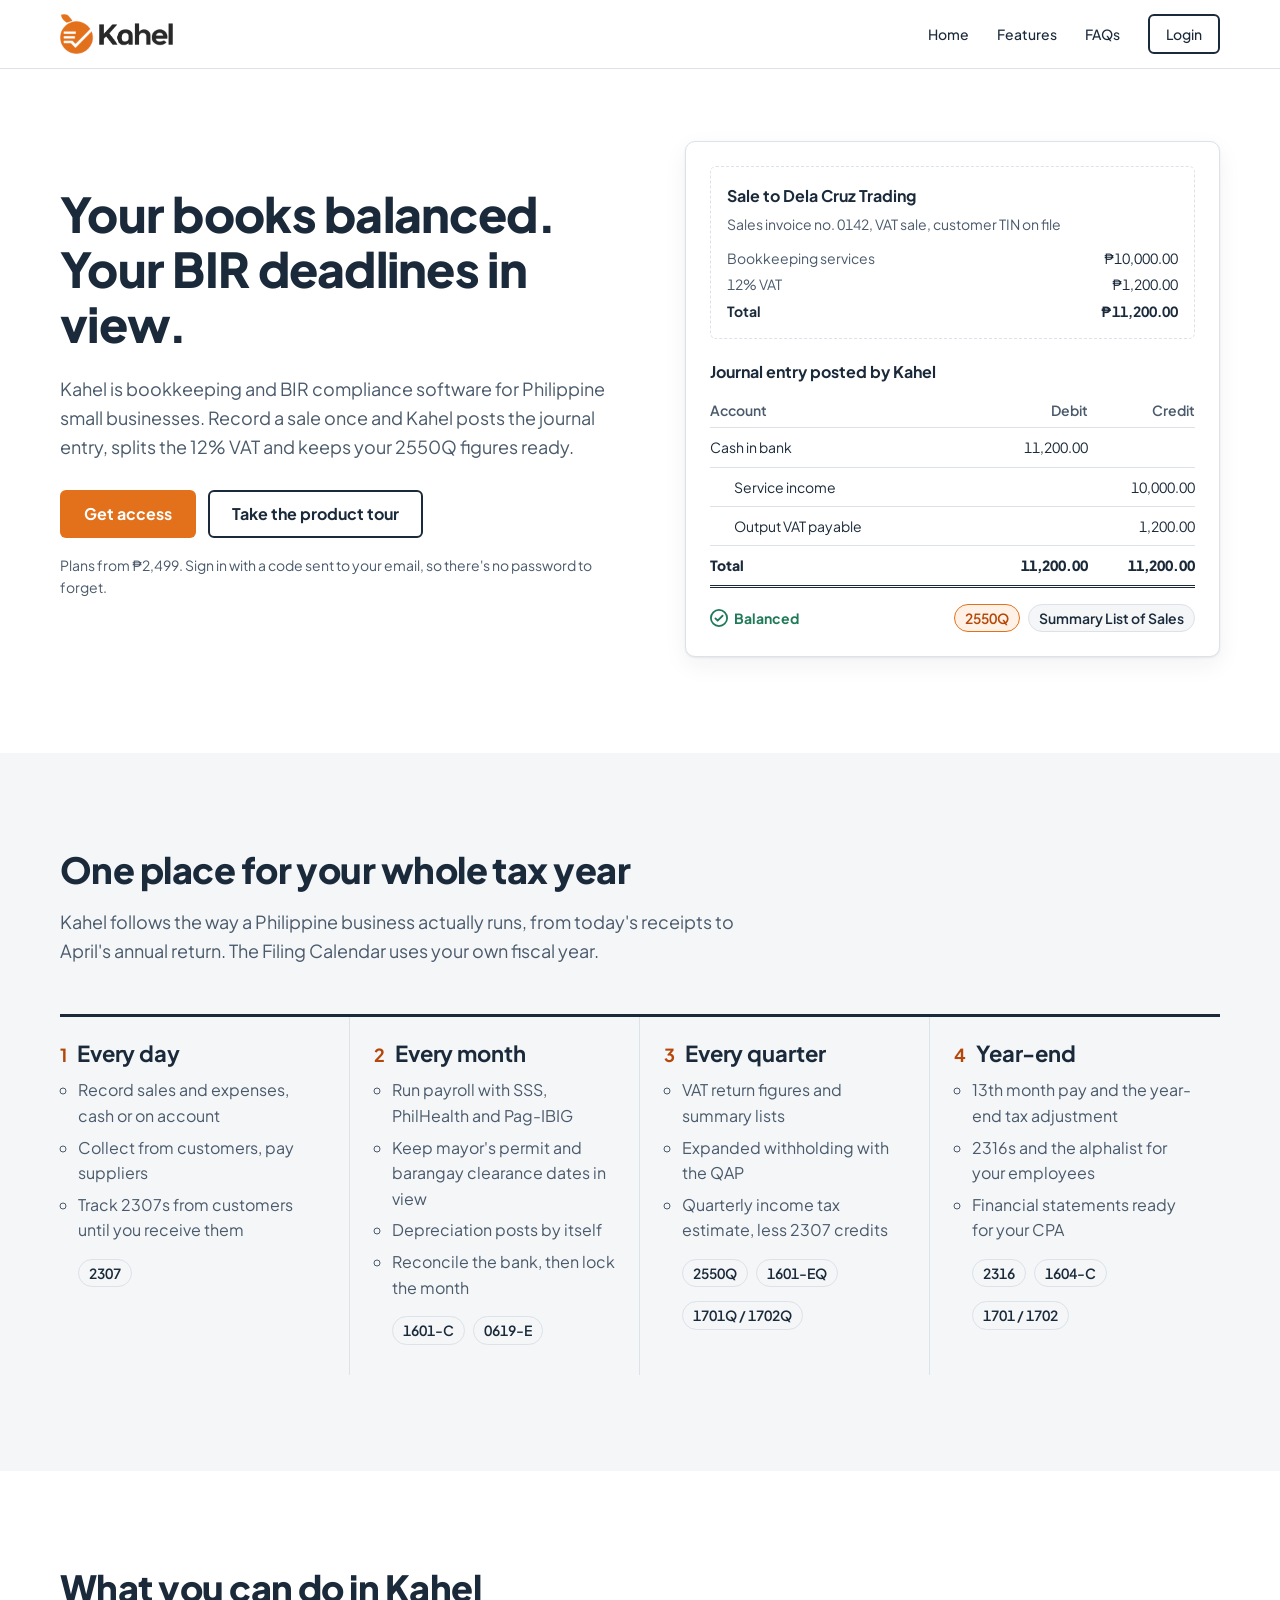
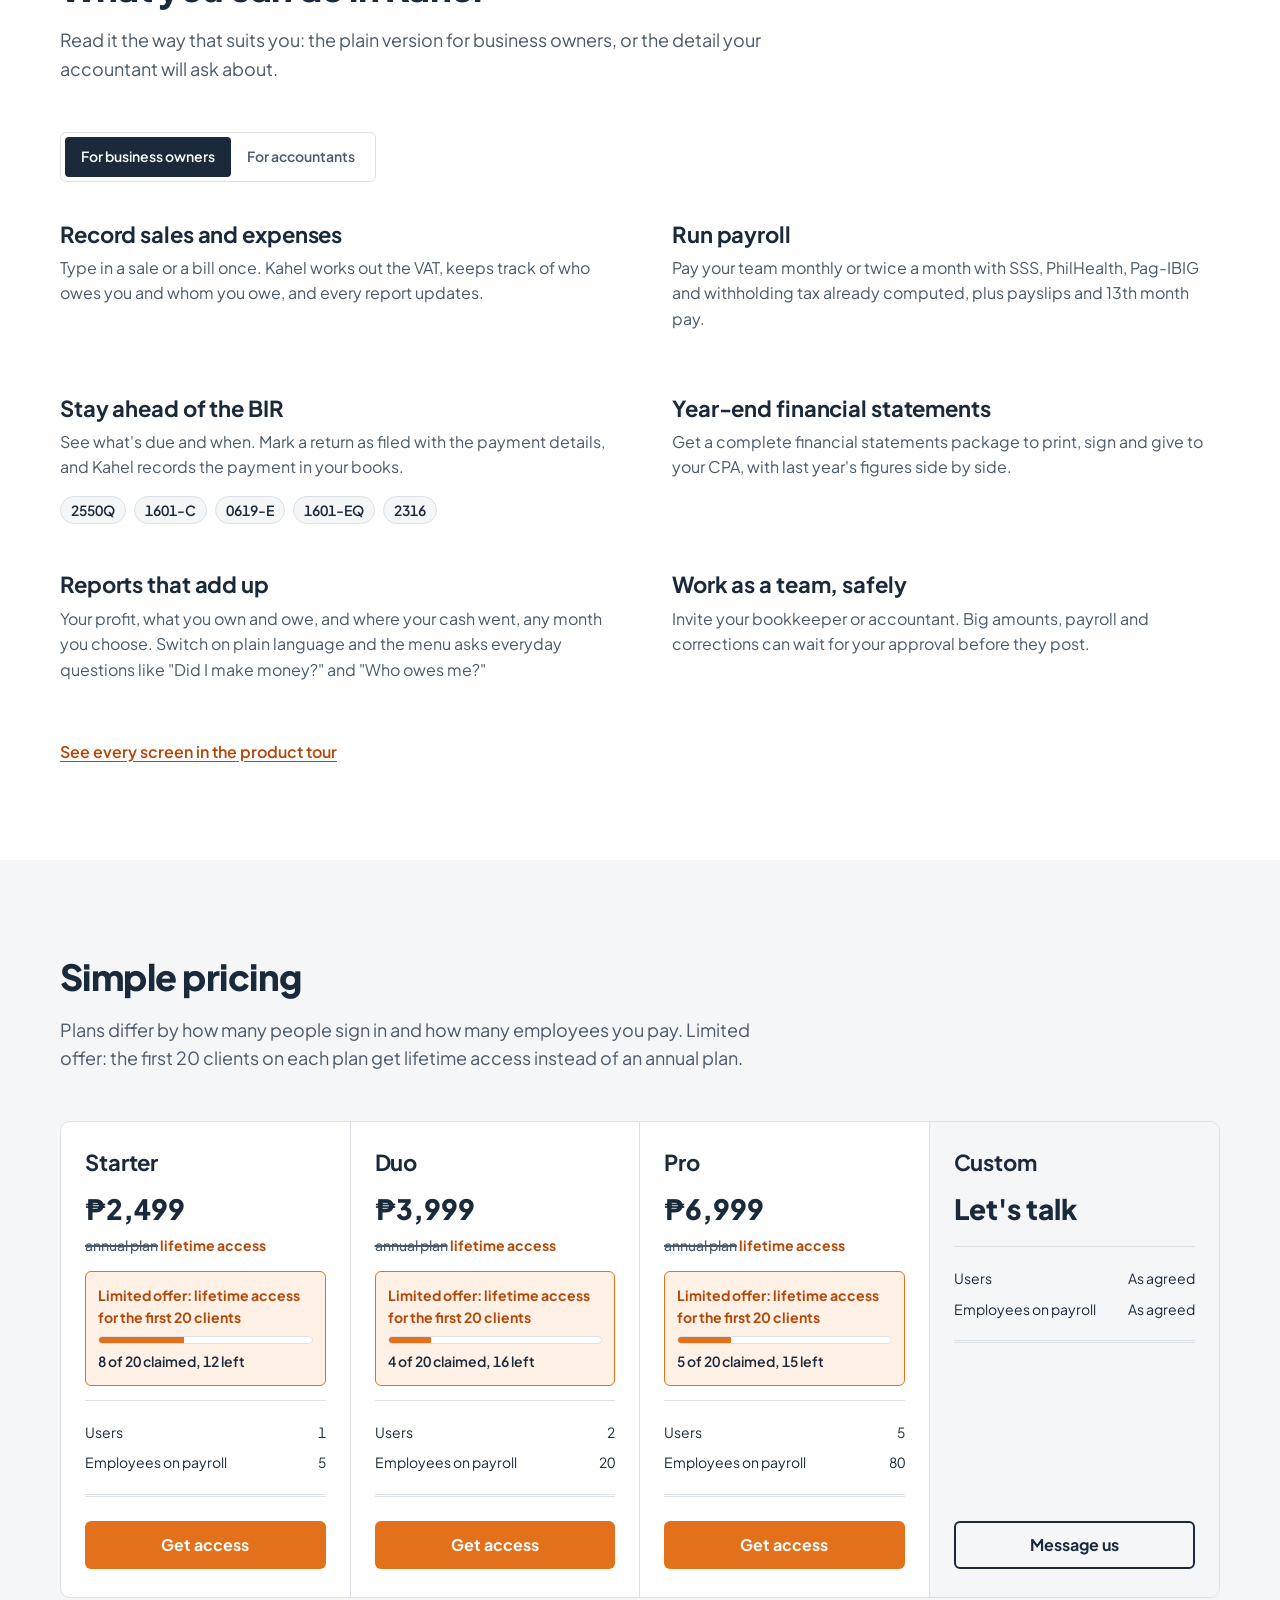
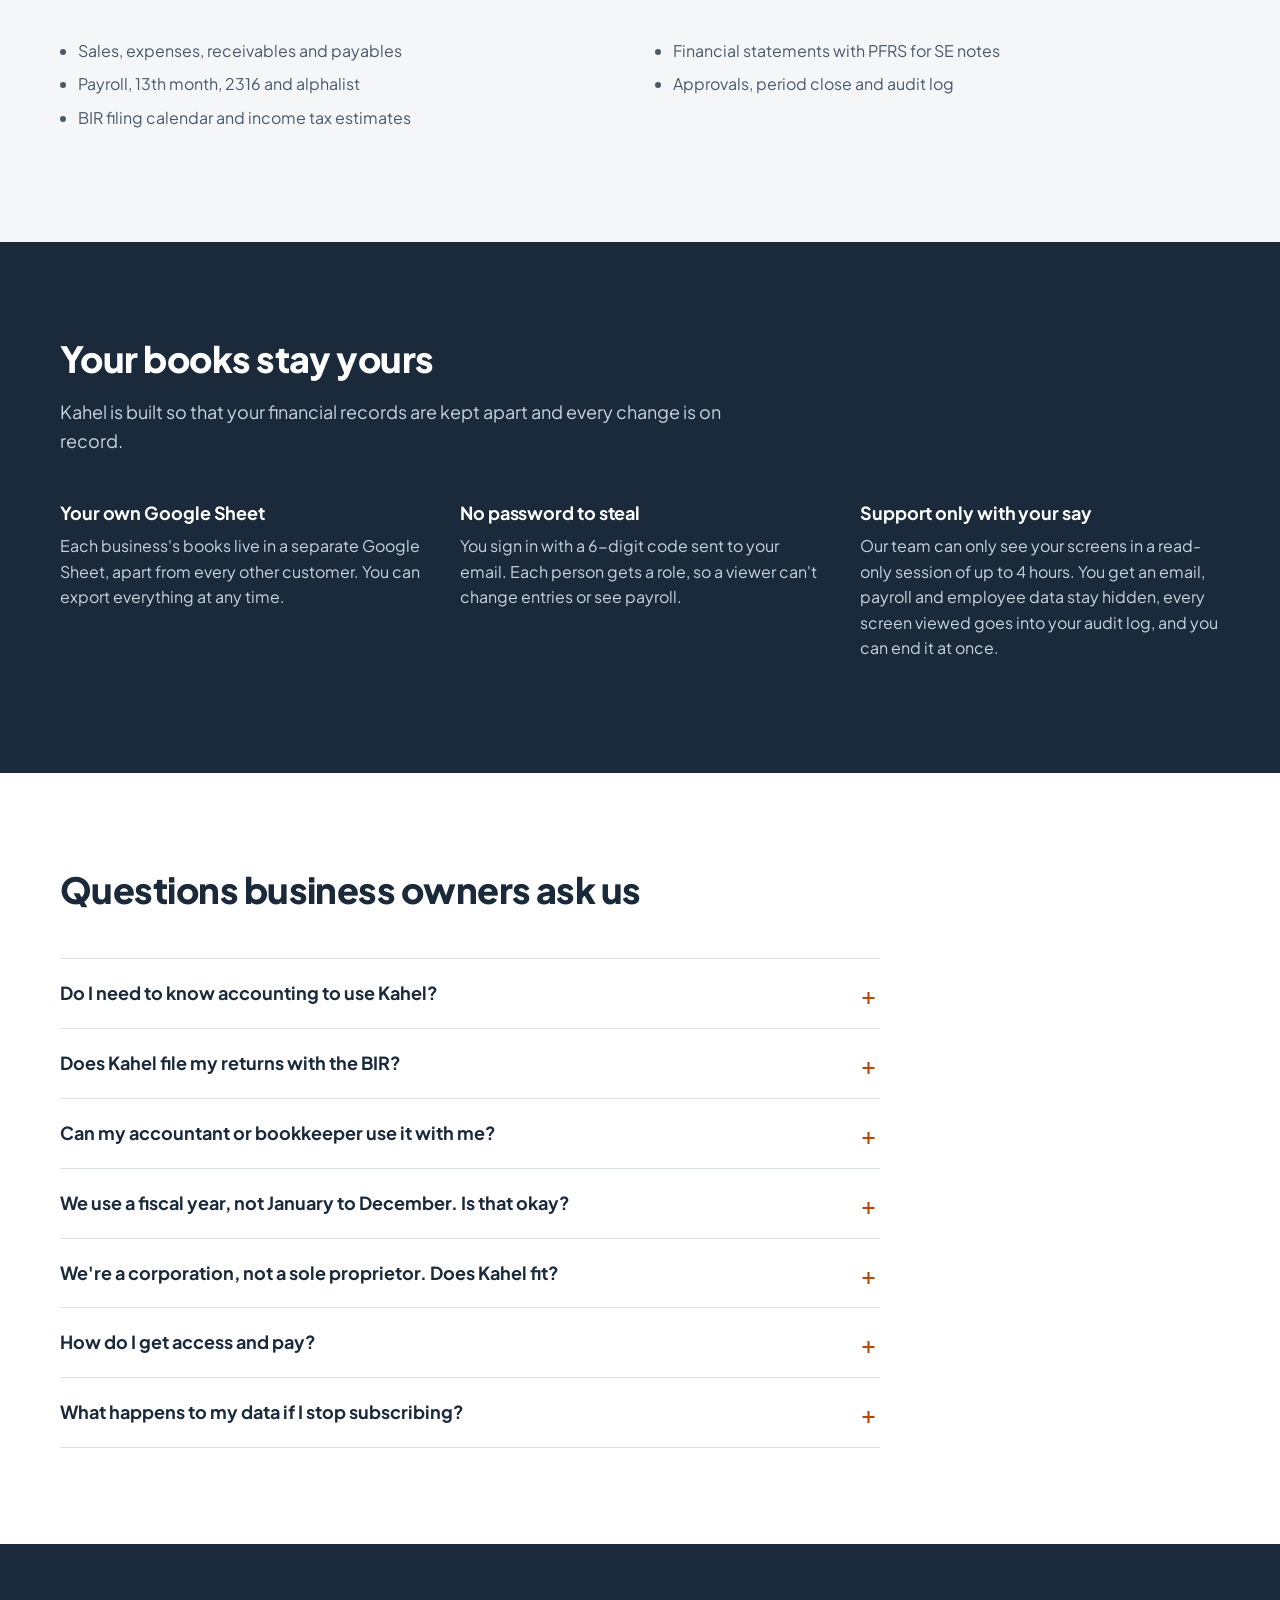
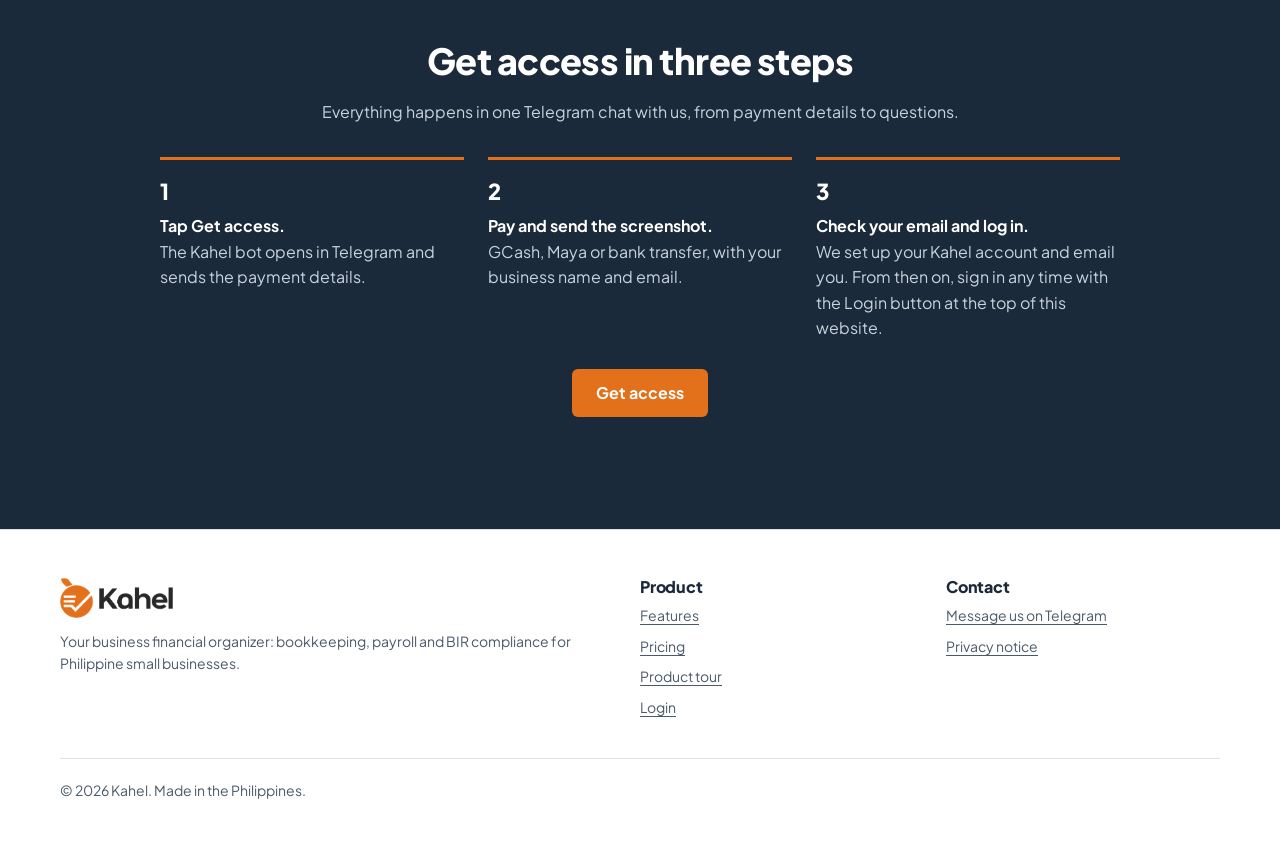
==== commit 17ceb6f9: "Add files via upload" ====
--- a/index.html
+++ b/index.html
@@ -5,6 +5,8 @@
   <meta name="viewport" content="width=device-width, initial-scale=1">
   <title>Kahel: bookkeeping and BIR compliance for PH small businesses</title>
   <meta name="description" content="Record sales, expenses and payroll once. Kahel keeps balanced books, tracks your BIR deadlines and prepares your 2550Q, 2316 and year-end statements. Plans from ₱2,499.">
+  <link rel="canonical" href="https://librongkahel.online/">
+  <meta property="og:url" content="https://librongkahel.online/">
   <meta property="og:type" content="website">
   <meta property="og:title" content="Kahel: your books balanced, your BIR deadlines in view">
   <meta property="og:description" content="Bookkeeping, payroll and BIR compliance for Philippine small businesses. Plans from ₱2,499.">
@@ -12,7 +14,7 @@
   <meta name="theme-color" content="#E3711B">
   <link rel="icon" href="assets/img/favicon.png" type="image/png">
   <link rel="apple-touch-icon" href="assets/img/apple-touch-icon.png">
-  <meta property="og:image" content="assets/img/og-image.jpg">
+  <meta property="og:image" content="https://librongkahel.online/assets/img/og-image.jpg">
   <meta property="og:image:width" content="1200">
   <meta property="og:image:height" content="630">
   <link rel="preconnect" href="https://fonts.googleapis.com">
@@ -23,7 +25,7 @@
   {
     "@context": "https://schema.org",
     "@graph": [
-      { "@type": "Organization", "name": "Kahel" },
+      { "@type": "Organization", "name": "Kahel", "url": "https://librongkahel.online/", "logo": "https://librongkahel.online/assets/img/icon-512.png" },
       {
         "@type": "SoftwareApplication",
         "name": "Kahel",
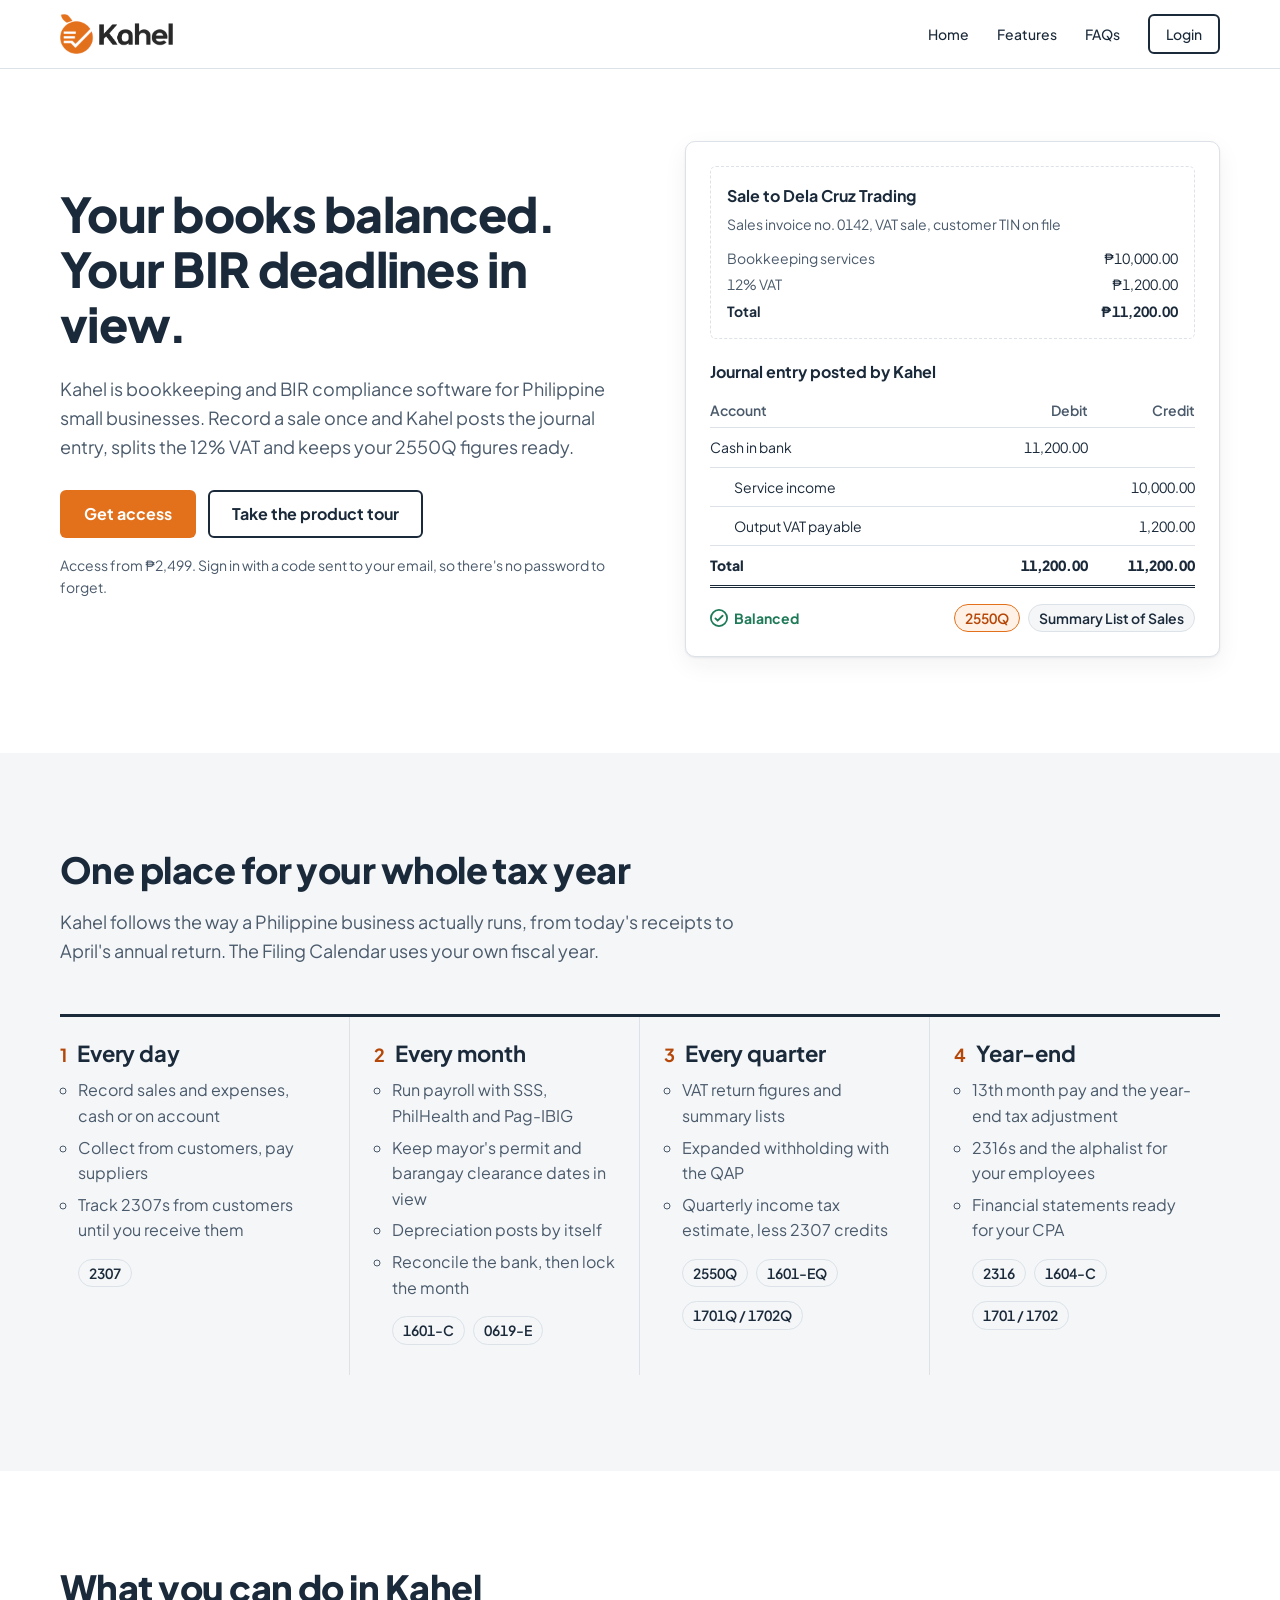
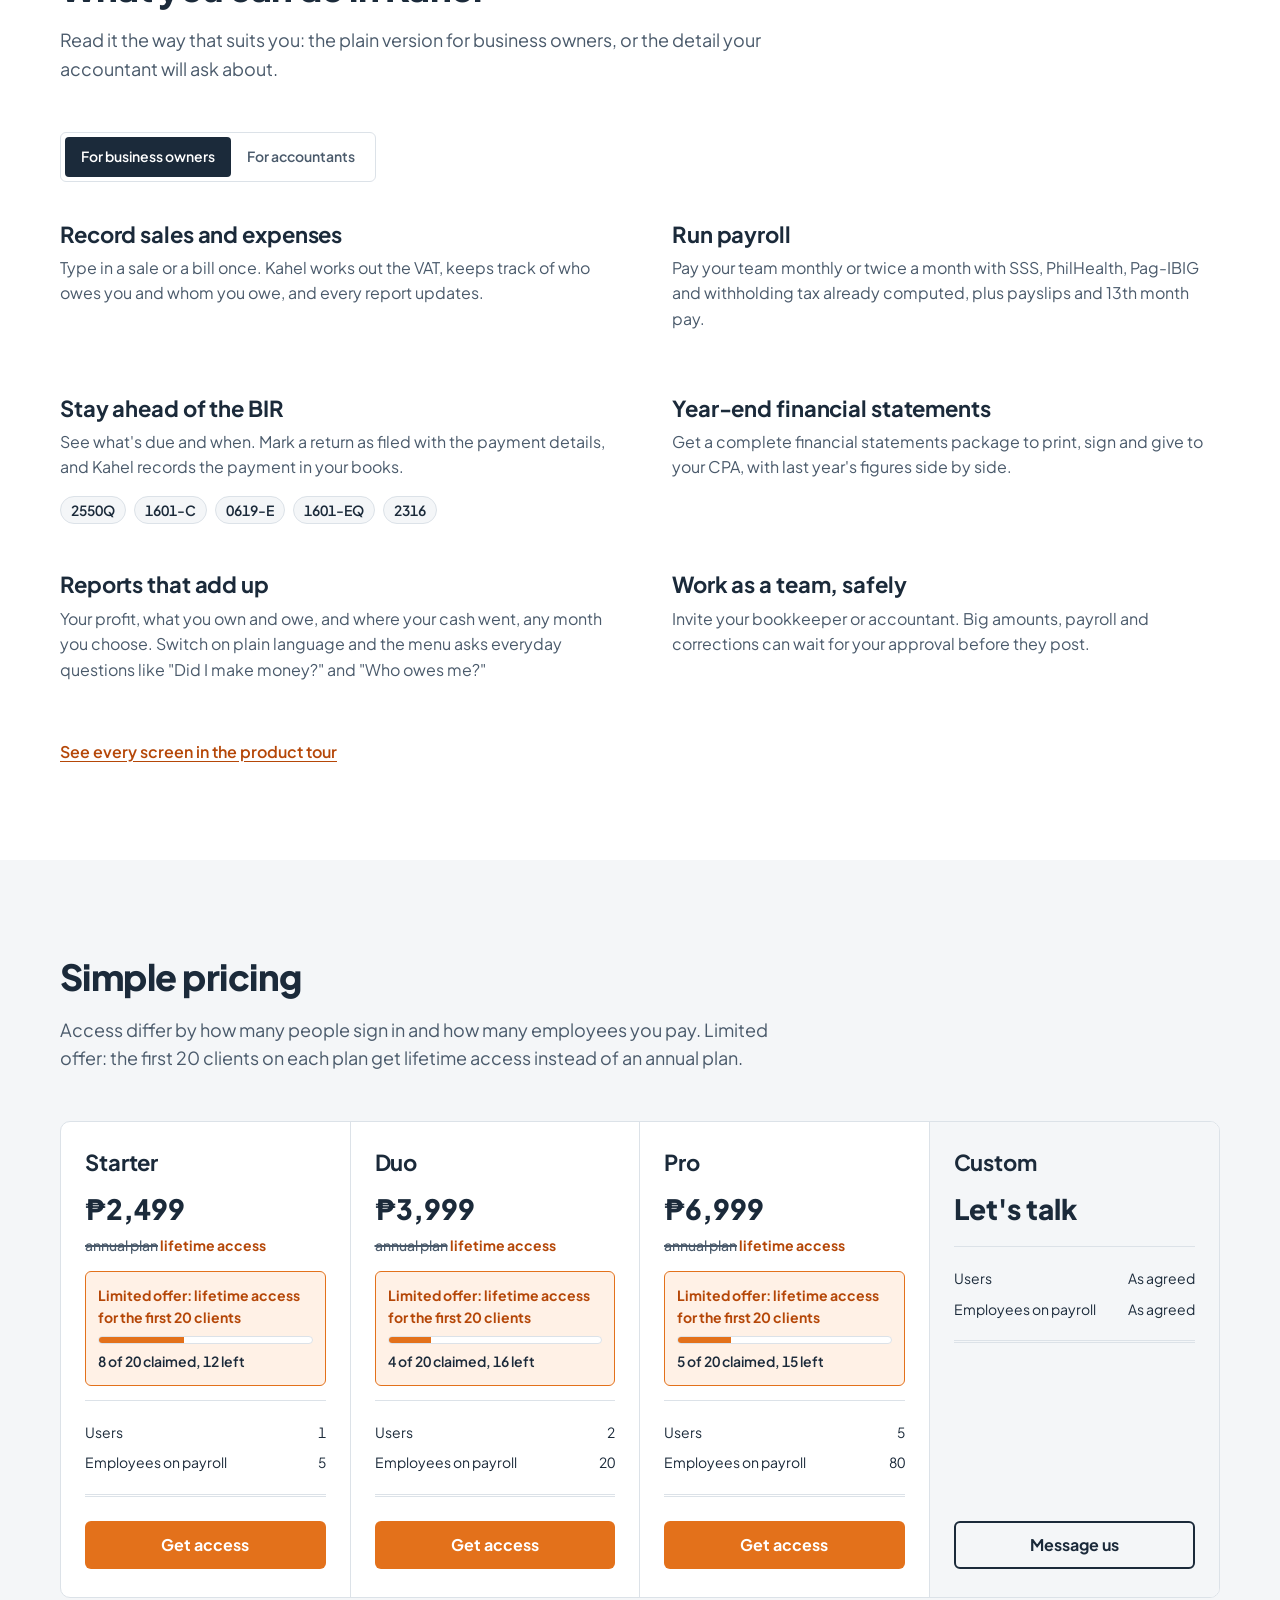
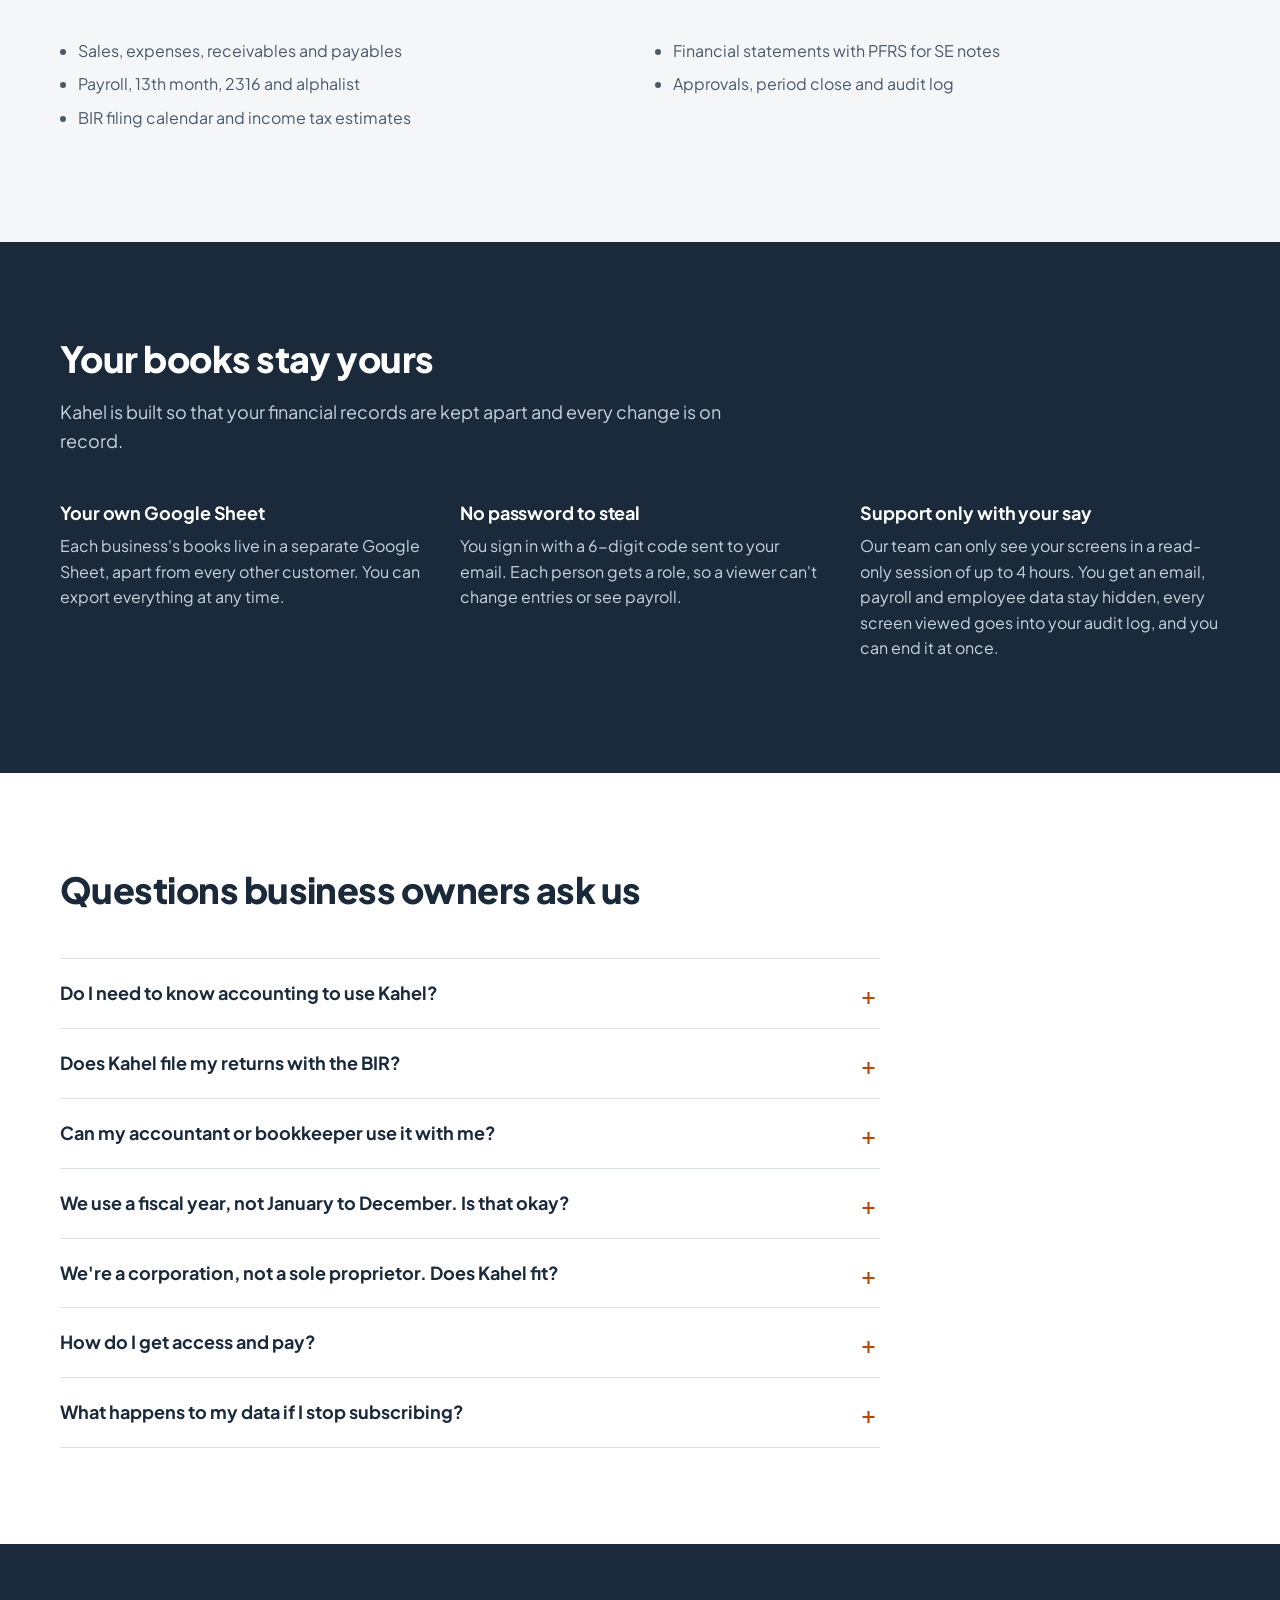
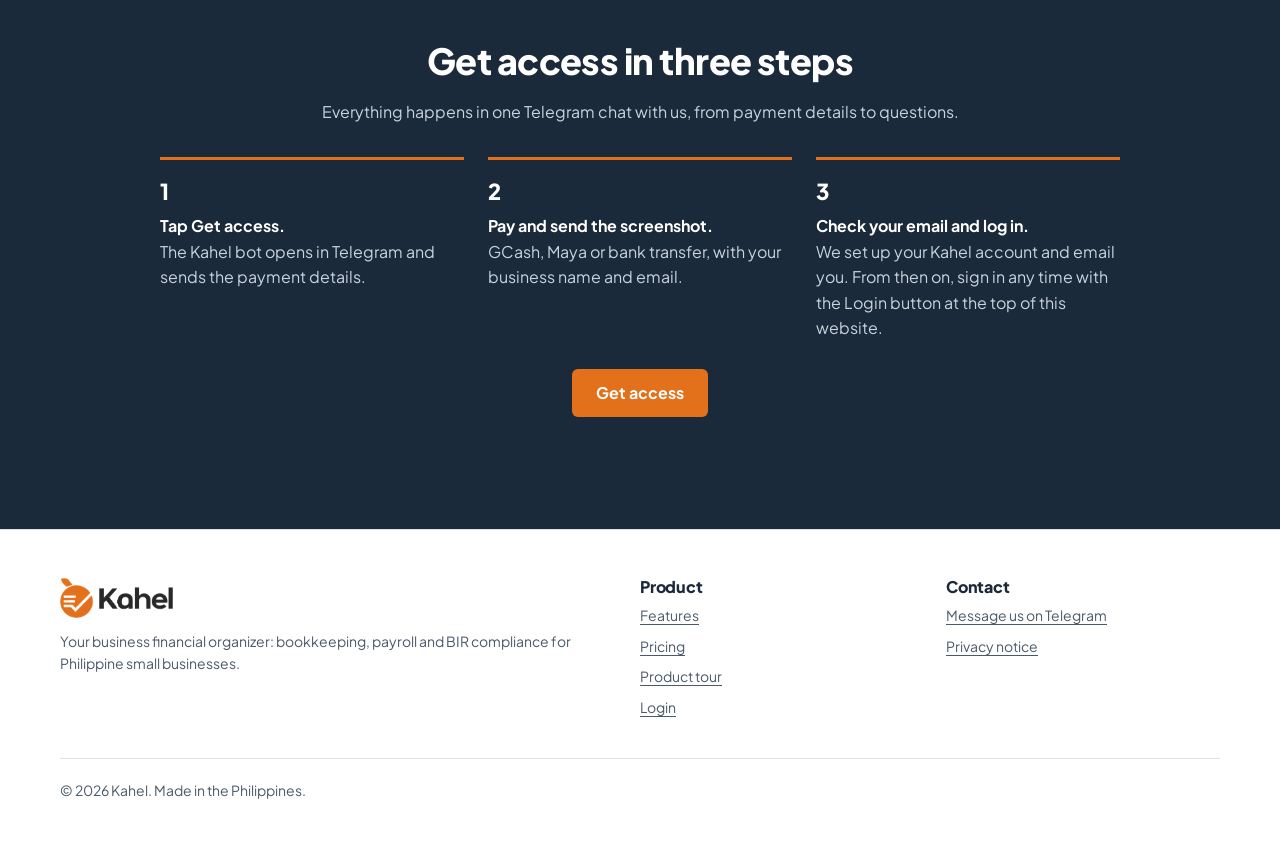
==== commit bd680c2a: "Update index.html" ====
--- a/index.html
+++ b/index.html
@@ -4,12 +4,12 @@
   <meta charset="utf-8">
   <meta name="viewport" content="width=device-width, initial-scale=1">
   <title>Kahel: bookkeeping and BIR compliance for PH small businesses</title>
-  <meta name="description" content="Record sales, expenses and payroll once. Kahel keeps balanced books, tracks your BIR deadlines and prepares your 2550Q, 2316 and year-end statements. Plans from ₱2,499.">
+  <meta name="description" content="Record sales, expenses and payroll once. Kahel keeps balanced books, tracks your BIR deadlines and prepares your 2550Q, 2316 and year-end statements. Access from ₱2,499.">
   <link rel="canonical" href="https://librongkahel.online/">
   <meta property="og:url" content="https://librongkahel.online/">
   <meta property="og:type" content="website">
   <meta property="og:title" content="Kahel: your books balanced, your BIR deadlines in view">
-  <meta property="og:description" content="Bookkeeping, payroll and BIR compliance for Philippine small businesses. Plans from ₱2,499.">
+  <meta property="og:description" content="Bookkeeping, payroll and BIR compliance for Philippine small businesses. Access from ₱2,499.">
   <meta name="twitter:card" content="summary_large_image">
   <meta name="theme-color" content="#E3711B">
   <link rel="icon" href="assets/img/favicon.png" type="image/png">
@@ -69,7 +69,7 @@
           <a class="btn btn--primary" href="#" data-getaccess>Get access</a>
           <a class="btn btn--secondary" href="tour.html">Take the product tour</a>
         </div>
-        <p class="hero-note">Plans from ₱2,499. Sign in with a code sent to your email, so there's no password to forget.</p>
+        <p class="hero-note">Access from ₱2,499. Sign in with a code sent to your email, so there's no password to forget.</p>
       </div>
 
       <figure class="entry-demo" aria-label="Example: a VAT sale of ₱11,200 recorded as a balanced journal entry">
@@ -209,7 +209,7 @@
     <div class="wrap">
       <div class="section-head">
         <h2 id="pricing-title">Simple pricing</h2>
-        <p>Plans differ by how many people sign in and how many employees you pay. Limited offer: the first 20 clients on each plan get lifetime access instead of an annual plan.</p>
+        <p>Access differ by how many people sign in and how many employees you pay. Limited offer: the first 20 clients on each plan get lifetime access instead of an annual plan.</p>
       </div>
       <div class="plans">
         <div class="plan" data-plan-card="starter">
@@ -313,7 +313,7 @@
         </details>
         <details>
           <summary>How do I get access and pay?</summary>
-          <p>Tap Get access and our Telegram bot sends the payment details right away. Pay by GCash, Maya or bank transfer, send the screenshot in the same chat, and we set up your account. You get an Acknowledgement Receipt by email, and annual plans get a reminder before each renewal.</p>
+          <p>Tap Get access and our Telegram bot sends the payment details right away. Pay by GCash, Maya or bank transfer, send the screenshot in the same chat, and we set up your account. You get an Acknowledgement Receipt by email, and annual access get a reminder before each renewal.</p>
         </details>
         <details>
           <summary>What happens to my data if I stop subscribing?</summary>
